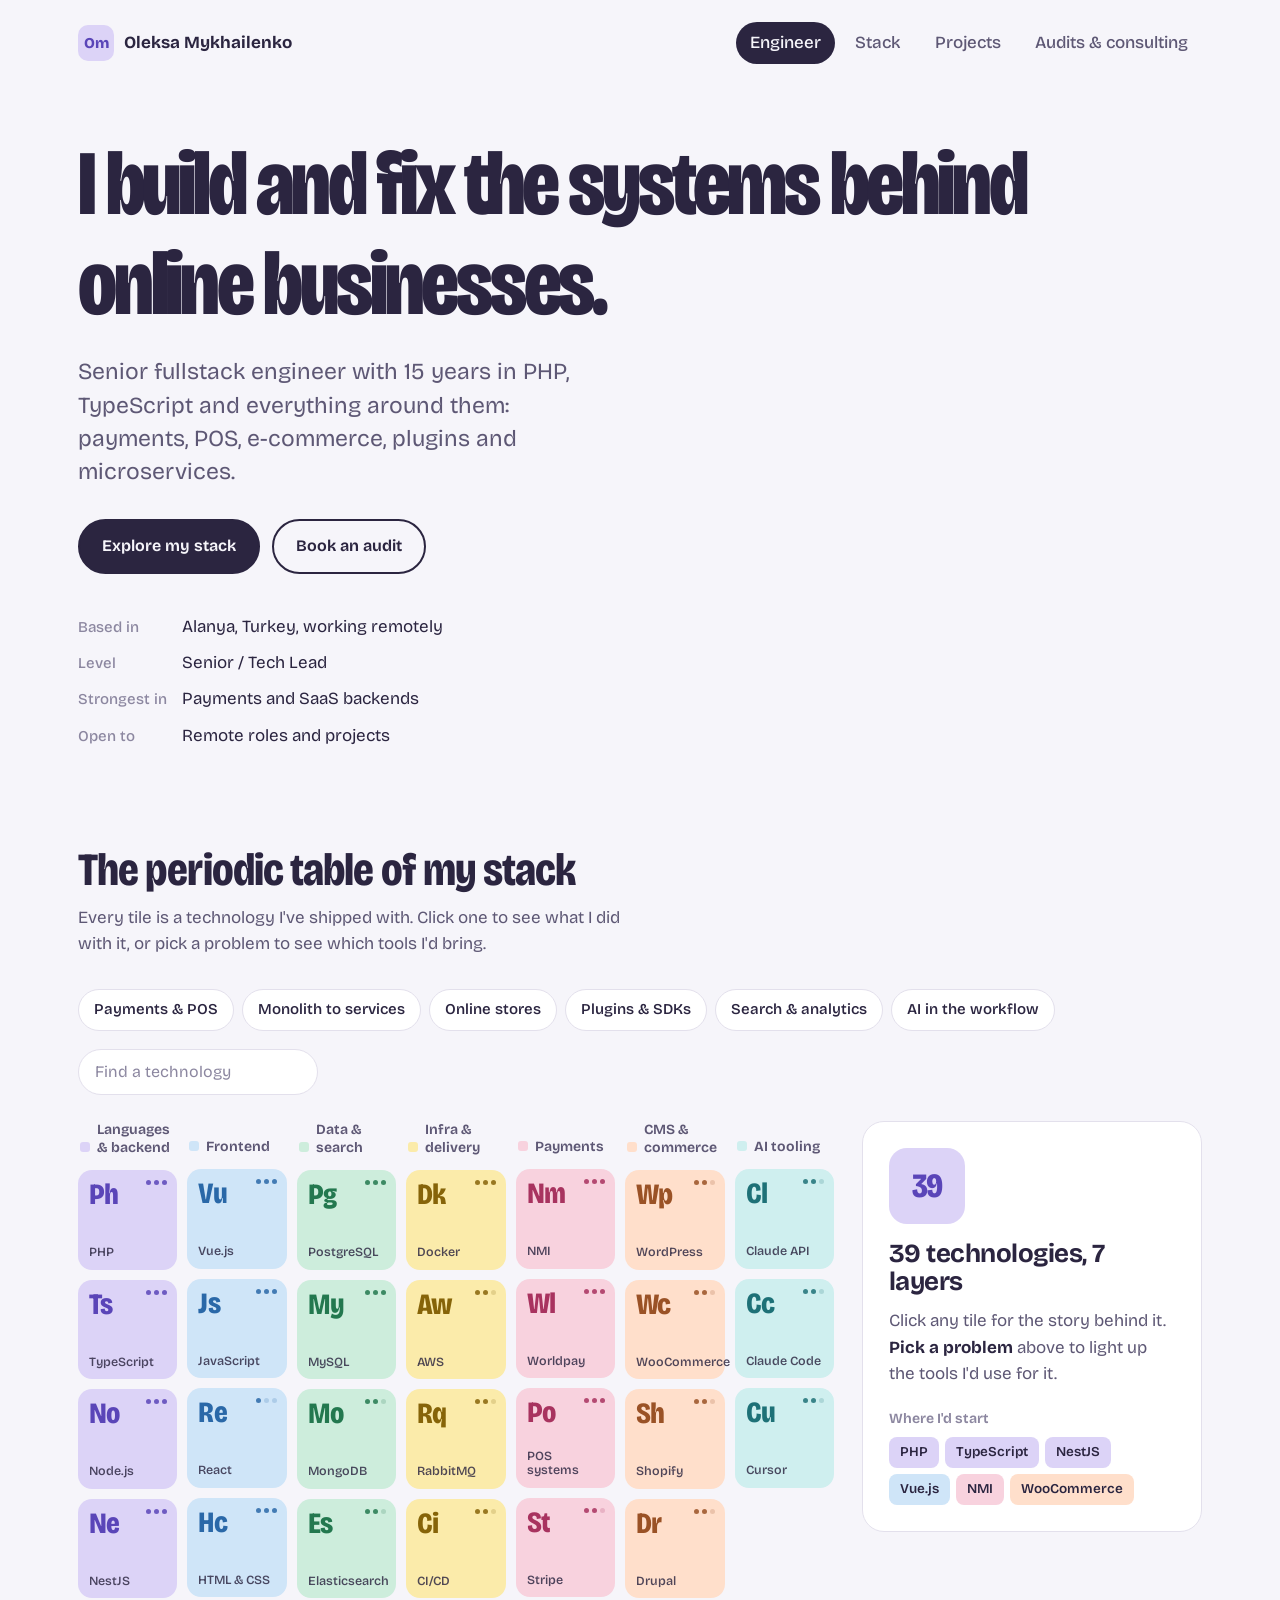
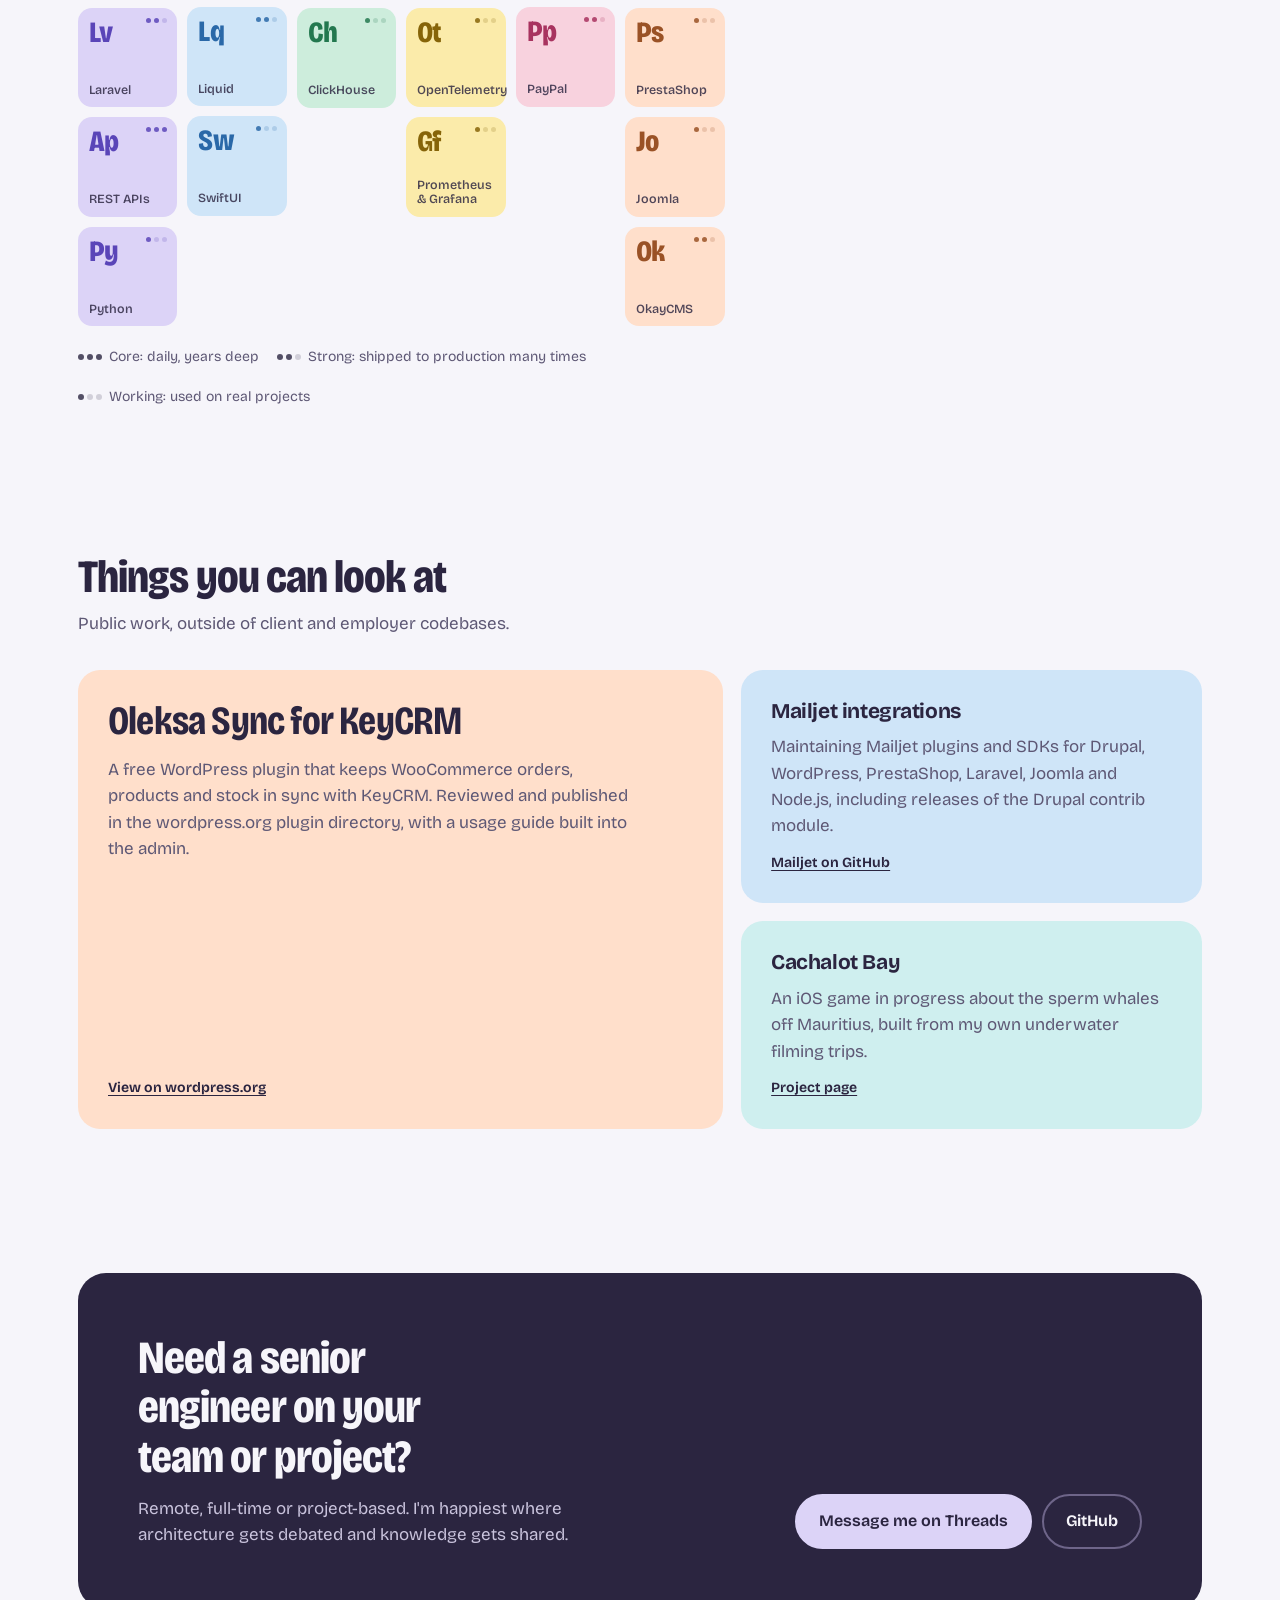
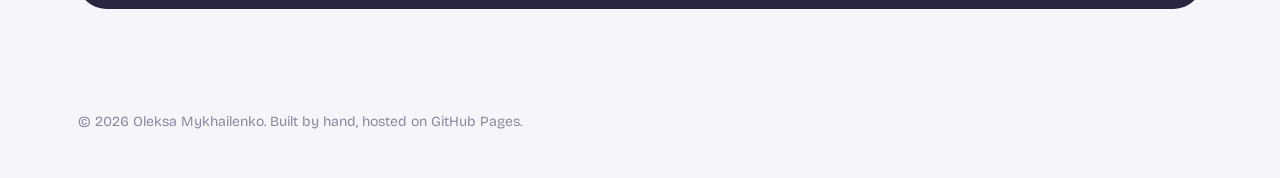
==== index.html @ 213c2968 "Add interactive CV and audit & consulting pages Co-Authored-By: Claude Opus 5.5 <noreply@anthropic.c" ====
<!DOCTYPE html>
<html lang="en">
<head>
<meta charset="utf-8">
<meta name="viewport" content="width=device-width, initial-scale=1">
<title>Oleksa Mykhailenko — Fullstack software engineer</title>
<meta name="description" content="Interactive CV of Oleksa Mykhailenko, senior fullstack engineer: PHP, TypeScript, NestJS, Vue, payments, e-commerce and microservices.">
<link rel="preconnect" href="https://fonts.googleapis.com">
<link rel="preconnect" href="https://fonts.gstatic.com" crossorigin>
<link href="https://fonts.googleapis.com/css2?family=Bricolage+Grotesque:opsz,wdth,wght@12..96,75..100,300..800&display=swap" rel="stylesheet">
<link rel="stylesheet" href="assets/style.css">
</head>
<body>

<div class="wrap">
  <header class="top">
    <a class="mark" href="./"><span class="mark-tile">Om</span>Oleksa Mykhailenko</a>
    <nav class="nav" aria-label="Main">
      <a href="./" aria-current="page">Engineer</a>
      <a href="#stack">Stack</a>
      <a href="#projects">Projects</a>
      <a href="audit.html">Audits &amp; consulting</a>
    </nav>
  </header>

  <section class="hero">
    <div class="hero-row">
      <div>
        <h1>I build and fix the systems behind online businesses.</h1>
        <p class="lede">Senior fullstack engineer with 15 years in PHP, TypeScript and everything around them: payments, POS, e-commerce, plugins and microservices.</p>
        <div class="hero-actions">
          <a class="btn" href="#stack">Explore my stack</a>
          <a class="btn ghost" href="audit.html">Book an audit</a>
        </div>
      </div>
      <ul class="facts">
        <li><b>Based in</b>Alanya, Turkey, working remotely</li>
        <li><b>Level</b>Senior / Tech Lead</li>
        <li><b>Strongest in</b>Payments and SaaS backends</li>
        <li><b>Open to</b>Remote roles and projects</li>
      </ul>
    </div>
  </section>

  <section id="stack">
    <div class="section-head">
      <div>
        <h2>The periodic table of my stack</h2>
        <p>Every tile is a technology I've shipped with. Click one to see what I did with it, or pick a problem to see which tools I'd bring.</p>
      </div>
    </div>

    <div class="lens">
      <div class="chips" id="problems" role="group" aria-label="Show tools by problem"></div>
      <input class="search" id="search" type="search" placeholder="Find a technology" aria-label="Find a technology">
    </div>

    <div class="stack-layout">
      <div>
        <div class="table assemble" id="table"></div>
        <div class="legend" aria-label="Depth legend">
          <span><span class="dots"><i class="on"></i><i class="on"></i><i class="on"></i></span>Core: daily, years deep</span>
          <span><span class="dots"><i class="on"></i><i class="on"></i><i></i></span>Strong: shipped to production many times</span>
          <span><span class="dots"><i class="on"></i><i></i><i></i></span>Working: used on real projects</span>
        </div>
      </div>

      <aside class="panel" id="panel" aria-live="polite">
        <button class="panel-close" id="panelClose" aria-label="Close details">×</button>
        <div id="panelBody"></div>
      </aside>
    </div>
  </section>

  <section id="projects">
    <div class="section-head">
      <div>
        <h2>Things you can look at</h2>
        <p>Public work, outside of client and employer codebases.</p>
      </div>
    </div>
    <div class="projects">
      <a class="proj main" href="https://wordpress.org/plugins/oleksa-sync-for-keycrm/" target="_blank" rel="noopener">
        <div>
          <h3>Oleksa Sync for KeyCRM</h3>
          <p style="margin-top:14px">A free WordPress plugin that keeps WooCommerce orders, products and stock in sync with KeyCRM. Reviewed and published in the wordpress.org plugin directory, with a usage guide built into the admin.</p>
        </div>
        <span class="where">View on wordpress.org</span>
      </a>
      <a class="proj sky" href="https://github.com/mailjet" target="_blank" rel="noopener">
        <h3>Mailjet integrations</h3>
        <p>Maintaining Mailjet plugins and SDKs for Drupal, WordPress, PrestaShop, Laravel, Joomla and Node.js, including releases of the Drupal contrib module.</p>
        <span class="where">Mailjet on GitHub</span>
      </a>
      <a class="proj sea" href="https://github.com/oleksandr-mykhailenko/cachalot-bay" target="_blank" rel="noopener">
        <h3>Cachalot Bay</h3>
        <p>An iOS game in progress about the sperm whales off Mauritius, built from my own underwater filming trips.</p>
        <span class="where">Project page</span>
      </a>
    </div>
  </section>

  <section>
    <div class="contact">
      <div>
        <h2>Need a senior engineer on your team or project?</h2>
        <p>Remote, full-time or project-based. I'm happiest where architecture gets debated and knowledge gets shared.</p>
      </div>
      <div class="links">
        <a class="btn" href="https://www.threads.net/@oleksa_mykhailenko" target="_blank" rel="noopener">Message me on Threads</a>
        <a class="btn ghost" href="https://github.com/oleksandr-mykhailenko" target="_blank" rel="noopener">GitHub</a>
      </div>
    </div>
  </section>

  <footer class="foot">© <span id="year"></span> Oleksa Mykhailenko. Built by hand, hosted on GitHub Pages.</footer>
</div>

<script>
/* ============================================================
   EDIT YOUR STACK HERE
   depth: 3 = core, 2 = strong, 1 = working
   ============================================================ */
const LAYERS = [
  { id: "lang",  name: "Languages & backend" },
  { id: "front", name: "Frontend" },
  { id: "data",  name: "Data & search" },
  { id: "infra", name: "Infra & delivery" },
  { id: "pay",   name: "Payments" },
  { id: "cms",   name: "CMS & commerce" },
  { id: "ai",    name: "AI tooling" }
];

const TECH = [
  // Languages & backend
  { id: "php",  sym: "Ph", name: "PHP",        layer: "lang", depth: 3, note: "My first and deepest language. Payment gateways, CMS cores, plugins, legacy monoliths and the refactors that tame them.", pairs: ["mysql","laravel","wp","drupal"] },
  { id: "ts",   sym: "Ts", name: "TypeScript", layer: "lang", depth: 3, note: "Default for anything new on Node. Strict types on service contracts, DTOs and shared SDKs.", pairs: ["node","nest","vue"] },
  { id: "node", sym: "No", name: "Node.js",    layer: "lang", depth: 3, note: "APIs, workers and integrations. Comfortable with the event loop, streams, worker threads and hunting memory leaks.", pairs: ["ts","nest","rabbit"] },
  { id: "nest", sym: "Ne", name: "NestJS",     layer: "lang", depth: 3, note: "Main framework for the microservices I extracted from a large PHP monolith: modules, guards, queues, OpenTelemetry tracing.", pairs: ["ts","pg","rabbit","docker"] },
  { id: "laravel", sym: "Lv", name: "Laravel", layer: "lang", depth: 2, note: "Laravel apps and packages, including a Mailjet SDK integration for Laravel.", pairs: ["php","mysql"] },
  { id: "rest", sym: "Ap", name: "REST APIs",  layer: "lang", depth: 3, note: "Designing APIs and, more often, integrating with other people's: auth, retries, idempotency, webhooks, correlation IDs.", pairs: ["php","node","stripe"] },
  { id: "py",   sym: "Py", name: "Python",     layer: "lang", depth: 1, note: "Scripts for data work: migration pipelines, CSV transforms, document generation.", pairs: ["shopify","mysql"] },

  // Frontend
  { id: "vue",  sym: "Vu", name: "Vue.js",     layer: "front", depth: 3, note: "Admin panels, dashboards and customer-facing apps. Composition API, Pinia, component libraries.", pairs: ["ts","js"] },
  { id: "js",   sym: "Js", name: "JavaScript", layer: "front", depth: 3, note: "Fifteen years of it, from jQuery-era storefronts to modern bundlers.", pairs: ["vue","ts"] },
  { id: "react",sym: "Re", name: "React",      layer: "front", depth: 1, note: "Components and hooks on product work alongside Vue projects.", pairs: ["ts","js"] },
  { id: "html", sym: "Hc", name: "HTML & CSS", layer: "front", depth: 3, note: "Semantic, accessible markup and responsive layouts without leaning on a framework.", pairs: ["liquid","js"] },
  { id: "liquid",sym:"Lq", name: "Liquid",     layer: "front", depth: 2, note: "Shopify themes built from Figma: account templates, product pages, checkout tweaks within Shopify's limits.", pairs: ["shopify","html"] },
  { id: "swift",sym: "Sw", name: "SwiftUI",    layer: "front", depth: 1, note: "Building my own iOS game, Cachalot Bay.", pairs: ["claudecode"] },

  // Data & search
  { id: "pg",   sym: "Pg", name: "PostgreSQL", layer: "data", depth: 3, note: "Schema design, query tuning and migrations for service-owned databases.", pairs: ["nest","node"] },
  { id: "mysql",sym: "My", name: "MySQL",      layer: "data", depth: 3, note: "Years of production MySQL behind PHP apps and stores. Untangling slow multi-join reports and NULL surprises in aggregates.", pairs: ["php","woo"] },
  { id: "mongo",sym: "Mo", name: "MongoDB",    layer: "data", depth: 2, note: "Document stores for catalogs, logs and flexible event payloads.", pairs: ["node"] },
  { id: "es",   sym: "Es", name: "Elasticsearch", layer: "data", depth: 2, note: "Product search, filtering and log analytics: mappings, analyzers, reindexing without downtime.", pairs: ["node","php"] },
  { id: "ch",   sym: "Ch", name: "ClickHouse", layer: "data", depth: 1, note: "Analytics workloads where row stores give up.", pairs: ["es","pg"] },

  // Infra & delivery
  { id: "docker",sym:"Dk", name: "Docker",     layer: "infra", depth: 3, note: "Every project I touch runs locally in containers and ships the same way.", pairs: ["aws","ci"] },
  { id: "aws",  sym: "Aw", name: "AWS",        layer: "infra", depth: 2, note: "ECS, Lambda, S3, SQS, RDS, CloudWatch. Keeping bills sensible is part of the job.", pairs: ["docker","nest"] },
  { id: "rabbit",sym:"Rq", name: "RabbitMQ",   layer: "infra", depth: 2, note: "Queues between services: retries, dead letters, keeping payment and order events from getting lost.", pairs: ["nest","node","php"] },
  { id: "ci",   sym: "Ci", name: "CI/CD",      layer: "infra", depth: 2, note: "Pipelines with tests, linting and safe deploys. GitHub Actions and GitLab CI.", pairs: ["docker"] },
  { id: "otel", sym: "Ot", name: "OpenTelemetry", layer: "infra", depth: 1, note: "Tracing requests across services so incidents take minutes to locate, not hours.", pairs: ["prom","nest"] },
  { id: "prom", sym: "Gf", name: "Prometheus & Grafana", layer: "infra", depth: 1, note: "Metrics and dashboards that someone actually looks at.", pairs: ["otel"] },

  // Payments
  { id: "nmi",  sym: "Nm", name: "NMI",        layer: "pay", depth: 3, note: "Gateway integration end to end: tokenization, sale/auth/capture, refunds, voids, recurring billing.", pairs: ["pos","php"] },
  { id: "wp_pay",sym:"Wl", name: "Worldpay",   layer: "pay", depth: 3, note: "Card-present and online flows, settlement reports and the edge cases that only show up in production.", pairs: ["pos","nmi"] },
  { id: "pos",  sym: "Po", name: "POS systems",layer: "pay", depth: 3, note: "Point-of-sale software where the terminal, the gateway and the back office all have to agree.", pairs: ["nmi","wp_pay"] },
  { id: "stripe",sym:"St", name: "Stripe",     layer: "pay", depth: 2, note: "Checkouts and webhooks, plus digging into decline data: generic_decline patterns, Link issues, duplicate attempts.", pairs: ["rest","shopify"] },
  { id: "paypal",sym:"Pp", name: "PayPal",     layer: "pay", depth: 2, note: "Checkout integrations and IPN/webhook handling.", pairs: ["woo","stripe"] },

  // CMS & commerce
  { id: "wp",   sym: "Wp", name: "WordPress",  layer: "cms", depth: 2, note: "Plugin author on wordpress.org. Custom plugins, hooks, admin UX and the plugin review process.", pairs: ["woo","php"] },
  { id: "woo",  sym: "Wc", name: "WooCommerce",layer: "cms", depth: 2, note: "Store builds, REST API work, shipping zones, silent email failures and order sync with CRMs.", pairs: ["wp","mysql","paypal"] },
  { id: "shopify",sym:"Sh",name: "Shopify",    layer: "cms", depth: 2, note: "Theme development and a full migration from WooCommerce: products, redirects, DNS.", pairs: ["liquid","py","stripe"] },
  { id: "drupal",sym:"Dr", name: "Drupal",     layer: "cms", depth: 2, note: "Contrib module maintenance and releases on drupal.org.", pairs: ["php"] },
  { id: "presta",sym:"Ps", name: "PrestaShop", layer: "cms", depth: 1, note: "Module maintenance for an email platform integration.", pairs: ["php"] },
  { id: "joomla",sym:"Jo", name: "Joomla",     layer: "cms", depth: 1, note: "Extension maintenance for an email platform integration.", pairs: ["php"] },
  { id: "okay", sym: "Ok", name: "OkayCMS",    layer: "cms", depth: 2, note: "Where I spent my early years: an e-commerce CMS, written in PHP, used by hundreds of stores.", pairs: ["php","mysql"] },

  // AI tooling
  { id: "claude",sym:"Cl", name: "Claude API", layer: "ai", depth: 2, note: "LLM features inside products and internal tools.", pairs: ["ts","node"] },
  { id: "claudecode",sym:"Cc", name: "Claude Code", layer: "ai", depth: 2, note: "Daily agentic coding with project-level instructions, in the terminal and in PhpStorm.", pairs: ["cursor"] },
  { id: "cursor",sym:"Cu", name: "Cursor",     layer: "ai", depth: 2, note: "AI-assisted editing for refactors and test writing.", pairs: ["claudecode"] }
];

const PROBLEMS = [
  { id: "payments", label: "Payments & POS",
    title: "Payment and POS integrations",
    text: "Gateways, terminals and checkouts that have to be right every time. I integrate the provider, then build the retries, reconciliation and alerts that keep money moving when it misbehaves.",
    tech: ["nmi","wp_pay","pos","stripe","paypal","php","node","ts","pg","mysql","rabbit","rest"] },
  { id: "micro", label: "Monolith to services",
    title: "Taking a monolith apart",
    text: "Extracting functionality from a big PHP monolith into NestJS services, one slice at a time, without freezing feature work. Then making the new pieces observable.",
    tech: ["php","nest","ts","node","rabbit","pg","docker","aws","ci","otel","prom"] },
  { id: "stores", label: "Online stores",
    title: "Stores and migrations",
    text: "WooCommerce and Shopify builds, fixes and moves between them: product data, redirects, DNS, payments and the emails customers rely on.",
    tech: ["woo","wp","shopify","liquid","php","mysql","py","stripe","paypal","html","okay"] },
  { id: "plugins", label: "Plugins & SDKs",
    title: "Plugins other people install",
    text: "Code that runs on thousands of sites I'll never see: CMS plugins and SDKs that need careful versioning, clear docs and graceful failure.",
    tech: ["wp","woo","drupal","presta","joomla","laravel","php","node","rest"] },
  { id: "search", label: "Search & analytics",
    title: "Search and analytics",
    text: "Fast product search and reporting that doesn't lock the main database.",
    tech: ["es","ch","pg","mysql","mongo","node"] },
  { id: "ai", label: "AI in the workflow",
    title: "AI in the workflow",
    text: "LLM features inside products, and AI-assisted development that speeds the team up without lowering the bar.",
    tech: ["claude","claudecode","cursor","ts","node"] }
];

/* ============================================================ */
const byId = Object.fromEntries(TECH.map(t => [t.id, t]));
const layerName = Object.fromEntries(LAYERS.map(l => [l.id, l.name]));
const depthName = { 3: "Core", 2: "Strong", 1: "Working" };
const $ = s => document.querySelector(s);
const table = $("#table"), panel = $("#panel"), body = $("#panelBody");
let activeTech = null, activeProblem = null;

function dots(d) { return [1,2,3].map(i => `<span class="${i <= d ? "on" : ""}"></span>`).join(""); }

// build table
let idx = 0;
table.innerHTML = LAYERS.map(l => `
  <div class="col" role="group" aria-label="${l.name}">
    <div class="col-head"><i style="background:var(--${l.id})"></i>${l.name}</div>
    ${TECH.filter(t => t.layer === l.id).map(t => `
      <button class="tile t-${t.layer}" data-id="${t.id}" aria-pressed="false" style="--i:${idx++}"
        aria-label="${t.name}, ${depthName[t.depth]}">
        <span class="dots" aria-hidden="true">${dots(t.depth)}</span>
        <span class="sym" aria-hidden="true">${t.sym}</span>
        <span class="nm" aria-hidden="true">${t.name}</span>
      </button>`).join("")}
  </div>`).join("");
setTimeout(() => table.classList.remove("assemble"), 1600);

// problem chips
$("#problems").innerHTML = PROBLEMS.map(p =>
  `<button class="chip" data-p="${p.id}" aria-pressed="false">${p.label}</button>`).join("");

function setDim(ids) {
  table.querySelectorAll(".tile").forEach(el => {
    el.classList.toggle("dim", !!ids && !ids.includes(el.dataset.id));
  });
}
function markTile(id) {
  table.querySelectorAll(".tile").forEach(el => el.setAttribute("aria-pressed", el.dataset.id === id ? "true" : "false"));
}
function miniBtn(id) {
  const t = byId[id];
  return `<button data-go="${id}" style="background:var(--${t.layer})">${t.name}</button>`;
}

function showIntro() {
  body.innerHTML = `
    <div class="big" style="background:var(--lang);color:var(--lang-ink)">${TECH.length}</div>
    <h3>${TECH.length} technologies, 7 layers</h3>
    <p class="empty-hint" style="margin-top:12px">Click any tile for the story behind it. <strong>Pick a problem</strong> above to light up the tools I'd use for it.</p>
    <div class="pairs-title">Where I'd start</div>
    <div class="mini">${["php","ts","nest","vue","nmi","woo"].map(miniBtn).join("")}</div>`;
}

function showTech(id) {
  const t = byId[id]; activeTech = id;
  const cur = PROBLEMS.find(p => p.id === activeProblem);
  if (cur && !cur.tech.includes(id)) {
    activeProblem = null; setDim(null);
    document.querySelectorAll("#problems .chip").forEach(c => c.setAttribute("aria-pressed", "false"));
  }
  markTile(id);
  const uses = PROBLEMS.filter(p => p.tech.includes(id));
  body.innerHTML = `
    <div class="big" style="background:var(--${t.layer});color:var(--${t.layer}-ink)">${t.sym}</div>
    <h3>${t.name}</h3>
    <div class="meta"><span class="tag">${layerName[t.layer]}</span><span class="tag">${depthName[t.depth]}</span></div>
    <p>${t.note}</p>
    ${t.pairs.length ? `<div class="pairs-title">Usually paired with</div><div class="mini">${t.pairs.filter(p => byId[p]).map(miniBtn).join("")}</div>` : ""}
    ${uses.length ? `<div class="pairs-title">Part of</div><div class="mini">${uses.map(p => `<button data-p="${p.id}" style="background:var(--paper)">${p.title}</button>`).join("")}</div>` : ""}`;
  openPanel();
}

function showProblem(pid) {
  const p = PROBLEMS.find(x => x.id === pid);
  document.querySelectorAll("#problems .chip").forEach(c => c.setAttribute("aria-pressed", c.dataset.p === pid ? "true" : "false"));
  if (!p) { activeProblem = null; setDim(null); showIntro(); return; }
  activeProblem = pid; $("#search").value = ""; setDim(p.tech); markTile(null);
  body.innerHTML = `
    <h3>${p.title}</h3>
    <p style="margin-top:12px">${p.text}</p>
    <div class="pairs-title">Tools I bring (${p.tech.length})</div>
    <div class="mini">${p.tech.map(miniBtn).join("")}</div>`;
  openPanel();
}

function openPanel() { panel.classList.add("open"); }
$("#panelClose").addEventListener("click", () => panel.classList.remove("open"));

table.addEventListener("click", e => {
  const tile = e.target.closest(".tile"); if (tile) showTech(tile.dataset.id);
});
$("#problems").addEventListener("click", e => {
  const c = e.target.closest(".chip"); if (!c) return;
  showProblem(activeProblem === c.dataset.p ? null : c.dataset.p);
});
body.addEventListener("click", e => {
  const go = e.target.closest("[data-go]"); if (go) { showTech(go.dataset.go); return; }
  const p = e.target.closest("[data-p]"); if (p) showProblem(p.dataset.p);
});
$("#search").addEventListener("input", e => {
  const q = e.target.value.trim().toLowerCase();
  activeProblem = null;
  document.querySelectorAll("#problems .chip").forEach(c => c.setAttribute("aria-pressed", "false"));
  if (!q) { setDim(null); return; }
  const hits = TECH.filter(t => (t.name + " " + t.sym + " " + t.note).toLowerCase().includes(q)).map(t => t.id);
  setDim(hits);
  if (hits.length === 1) showTech(hits[0]);
});
document.addEventListener("keydown", e => { if (e.key === "Escape") panel.classList.remove("open"); });

showIntro();
$("#year").textContent = new Date().getFullYear();
</script>
</body>
</html>
---- assets/style.css ----
/* ---------- Tokens ---------- */
:root {
  --paper: #F6F5FA;
  --surface: #FFFFFF;
  --ink: #2B2540;
  --ink-soft: #5E5875;
  --ink-faint: #8C87A0;
  --line: #E3E0EC;

  /* layer pastels + their deep text tones */
  --lang: #DCD3F7;   --lang-ink: #5A45B8;
  --front: #CFE5F8;  --front-ink: #2A68A8;
  --data: #CDEDDC;   --data-ink: #23784F;
  --infra: #FBEBAA;  --infra-ink: #866409;
  --pay: #F8D2DE;    --pay-ink: #A8335F;
  --cms: #FFDFCB;    --cms-ink: #9A5226;
  --ai: #CFEFEF;     --ai-ink: #1E7177;

  --font: "Bricolage Grotesque", ui-sans-serif, system-ui, sans-serif;
  --r-lg: 22px;
  --r-md: 14px;
  --r-sm: 8px;
  --max: 1180px;
}

*, *::before, *::after { box-sizing: border-box; }
html { scroll-behavior: smooth; }
body {
  margin: 0;
  background: var(--paper);
  color: var(--ink);
  font-family: var(--font);
  font-size: 17px;
  line-height: 1.55;
  font-variation-settings: "wdth" 100;
  -webkit-font-smoothing: antialiased;
}
a { color: inherit; }
img { max-width: 100%; display: block; }
:focus-visible { outline: 3px solid var(--lang-ink); outline-offset: 3px; border-radius: 6px; }

.wrap { max-width: var(--max); margin: 0 auto; padding: 0 28px; }

/* ---------- Top bar ---------- */
.top {
  display: flex; align-items: center; justify-content: space-between;
  padding: 22px 0; gap: 20px;
}
.mark { display: flex; align-items: center; gap: 10px; text-decoration: none; font-weight: 700; }
.mark-tile {
  width: 36px; height: 36px; border-radius: 10px;
  display: grid; place-items: center;
  background: var(--lang); color: var(--lang-ink);
  font-weight: 800; font-size: 15px;
}
.nav { display: flex; gap: 6px; flex-wrap: wrap; }
.nav a {
  text-decoration: none; padding: 8px 14px; border-radius: 999px;
  color: var(--ink-soft); font-weight: 500;
}
.nav a:hover { background: var(--surface); color: var(--ink); }
.nav a[aria-current="page"] { background: var(--ink); color: var(--paper); }

/* ---------- Type ---------- */
h1, h2, h3 { margin: 0; line-height: 1.08; letter-spacing: -0.02em; }
h1 {
  font-size: clamp(44px, 7.2vw, 96px);
  font-weight: 800;
  font-variation-settings: "wdth" 78, "opsz" 96;
  letter-spacing: -0.035em;
}
h2 {
  font-size: clamp(30px, 4vw, 46px);
  font-weight: 750;
  font-variation-settings: "wdth" 82, "opsz" 60;
}
h3 { font-size: 21px; font-weight: 700; }
.lede { font-size: clamp(19px, 1.8vw, 23px); color: var(--ink-soft); max-width: 36ch; margin: 22px 0 0; line-height: 1.45; }
.muted { color: var(--ink-soft); }
.small { font-size: 14px; }

section { padding: 72px 0; }
.section-head { display: flex; justify-content: space-between; align-items: end; gap: 24px; flex-wrap: wrap; margin-bottom: 32px; }
.section-head p { margin: 10px 0 0; max-width: 52ch; color: var(--ink-soft); }

/* ---------- Buttons & chips ---------- */
.btn {
  display: inline-flex; align-items: center; gap: 8px;
  font: inherit; font-weight: 650; font-size: 16px;
  padding: 13px 22px; border-radius: 999px; border: 2px solid var(--ink);
  background: var(--ink); color: var(--paper); text-decoration: none; cursor: pointer;
}
.btn:hover { background: #3D3558; border-color: #3D3558; }
.btn.ghost { background: transparent; color: var(--ink); }
.btn.ghost:hover { background: var(--surface); }

.chips { display: flex; flex-wrap: wrap; gap: 8px; }
.chip {
  font: inherit; font-size: 15px; font-weight: 550;
  padding: 8px 15px; border-radius: 999px;
  border: 1.5px solid var(--line); background: var(--surface); color: var(--ink);
  cursor: pointer;
}
.chip:hover { border-color: var(--ink-faint); }
.chip[aria-pressed="true"] { background: var(--ink); border-color: var(--ink); color: var(--paper); }

/* ---------- Hero ---------- */
.hero { padding: 48px 0 24px; }
.hero-row { display: flex; gap: 40px; justify-content: space-between; align-items: end; flex-wrap: wrap; }
.hero-actions { display: flex; gap: 12px; flex-wrap: wrap; margin-top: 30px; }
.facts { list-style: none; margin: 0; padding: 0; display: grid; gap: 10px; min-width: 240px; }
.facts li { display: flex; gap: 12px; align-items: baseline; }
.facts b { font-size: 15px; min-width: 92px; color: var(--ink-faint); font-weight: 500; }

/* ---------- Stack table ---------- */
.lens {
  display: flex; gap: 18px; justify-content: space-between; align-items: center;
  flex-wrap: wrap; margin-bottom: 26px;
}
.search {
  font: inherit; font-size: 16px; padding: 10px 16px; border-radius: 999px;
  border: 1.5px solid var(--line); background: var(--surface); color: var(--ink); min-width: 240px;
}
.search::placeholder { color: var(--ink-faint); }

.stack-layout { display: grid; grid-template-columns: 1fr 340px; gap: 28px; align-items: start; }

.table { display: grid; grid-template-columns: repeat(7, minmax(0, 1fr)); gap: 10px; }
.col { display: flex; flex-direction: column; gap: 10px; }
.col-head {
  font-size: 14px; font-weight: 650; line-height: 1.25; min-height: 38px;
  display: flex; align-items: end; gap: 7px; padding: 0 2px 4px;
  color: var(--ink-soft);
}
.col-head i { width: 10px; height: 10px; border-radius: 3px; flex: none; margin-bottom: 4px; }

.tile {
  position: relative; aspect-ratio: 1 / 1; width: 100%;
  border: 0; border-radius: var(--r-md); cursor: pointer;
  font: inherit; color: var(--ink); text-align: left;
  padding: 10px 11px; display: flex; flex-direction: column; justify-content: space-between;
  transition: transform .18s ease, opacity .25s ease, filter .25s ease, box-shadow .18s ease;
}
.tile .sym { font-size: clamp(22px, 2.3vw, 31px); font-weight: 800; letter-spacing: -0.03em; line-height: 1; font-variation-settings: "wdth" 80; }
.tile .nm { font-size: 12.5px; font-weight: 550; line-height: 1.15; opacity: .82; }
.tile .dots { position: absolute; top: 10px; right: 10px; display: flex; gap: 3px; }
.tile .dots span { width: 5px; height: 5px; border-radius: 50%; background: currentColor; opacity: .2; }
.tile .dots span.on { opacity: .85; }
.tile:hover { transform: translateY(-3px); }
.tile[aria-pressed="true"] { box-shadow: 0 0 0 3px var(--ink); }
.tile.dim { opacity: .22; filter: saturate(.3); }
.tile.dim:hover { opacity: .5; }

.t-lang { background: var(--lang); } .t-lang .dots, .t-lang .sym { color: var(--lang-ink); }
.t-front { background: var(--front); } .t-front .dots, .t-front .sym { color: var(--front-ink); }
.t-data { background: var(--data); } .t-data .dots, .t-data .sym { color: var(--data-ink); }
.t-infra { background: var(--infra); } .t-infra .dots, .t-infra .sym { color: var(--infra-ink); }
.t-pay { background: var(--pay); } .t-pay .dots, .t-pay .sym { color: var(--pay-ink); }
.t-cms { background: var(--cms); } .t-cms .dots, .t-cms .sym { color: var(--cms-ink); }
.t-ai { background: var(--ai); } .t-ai .dots, .t-ai .sym { color: var(--ai-ink); }

.legend { display: flex; gap: 18px; flex-wrap: wrap; margin-top: 20px; font-size: 14px; color: var(--ink-soft); }
.legend span { display: inline-flex; align-items: center; gap: 7px; }
.legend .dots { display: inline-flex; gap: 3px; }
.legend .dots i { width: 6px; height: 6px; border-radius: 50%; background: var(--ink); opacity: .18; }
.legend .dots i.on { opacity: .8; }

/* load moment: tiles assemble */
@media (prefers-reduced-motion: no-preference) {
  .table.assemble .tile { animation: drop .5s cubic-bezier(.2,.8,.25,1.15) backwards; animation-delay: calc(var(--i) * 22ms); }
  @keyframes drop { from { opacity: 0; transform: translateY(-14px) scale(.9); } }
}
@media (prefers-reduced-motion: reduce) {
  html { scroll-behavior: auto; }
  .tile, .acc-body, .panel { transition: none !important; }
}

/* ---------- Detail panel ---------- */
.panel {
  position: sticky; top: 20px;
  background: var(--surface); border-radius: var(--r-lg); padding: 26px;
  border: 1.5px solid var(--line); min-height: 380px;
}
.panel-close { display: none; }
.panel .big {
  width: 76px; height: 76px; border-radius: 18px; display: grid; place-items: center;
  font-size: 34px; font-weight: 800; letter-spacing: -0.03em; margin-bottom: 16px;
  font-variation-settings: "wdth" 80;
}
.panel h3 { font-size: 26px; }
.panel .meta { display: flex; gap: 8px; flex-wrap: wrap; margin: 10px 0 16px; }
.tag { font-size: 13.5px; font-weight: 600; padding: 4px 11px; border-radius: 999px; background: var(--paper); color: var(--ink-soft); }
.panel p { margin: 0 0 14px; }
.panel .pairs-title { font-size: 14px; font-weight: 650; color: var(--ink-faint); margin: 20px 0 8px; }
.mini { display: flex; flex-wrap: wrap; gap: 6px; }
.mini button {
  font: inherit; font-size: 13.5px; font-weight: 600; border: 0; cursor: pointer;
  padding: 5px 11px; border-radius: var(--r-sm); color: var(--ink);
}
.mini button:hover { filter: brightness(.96); }
.panel .empty-hint { color: var(--ink-soft); }
.panel .empty-hint strong { color: var(--ink); }
.problem-list { margin: 0; padding-left: 20px; }
.problem-list li { margin-bottom: 6px; }

/* ---------- Projects ---------- */
.projects { display: grid; grid-template-columns: 1.4fr 1fr; grid-template-rows: auto auto; gap: 18px; }
.proj { border-radius: var(--r-lg); padding: 30px; text-decoration: none; display: flex; flex-direction: column; gap: 12px; }
.proj p { margin: 0; color: var(--ink-soft); max-width: 48ch; }
.proj.main { grid-row: span 2; background: var(--cms); justify-content: space-between; }
.proj.main h3 { font-size: clamp(28px, 3.2vw, 40px); font-variation-settings: "wdth" 80; }
.proj.sky { background: var(--front); }
.proj.sea { background: var(--ai); }
.proj .where { font-size: 14px; font-weight: 650; text-decoration: underline; text-underline-offset: 3px; }
.proj:hover .where { text-decoration-thickness: 2px; }

/* ---------- Footer / contact ---------- */
.contact {
  background: var(--ink); color: var(--paper); border-radius: 28px;
  padding: clamp(32px, 5vw, 60px); display: flex; justify-content: space-between; gap: 30px; flex-wrap: wrap; align-items: end;
}
.contact h2 { max-width: 16ch; }
.contact p { color: #C9C3DC; margin: 14px 0 0; max-width: 44ch; }
.contact .links { display: flex; gap: 10px; flex-wrap: wrap; }
.contact .btn { background: var(--lang); color: var(--ink); border-color: var(--lang); }
.contact .btn.ghost { background: transparent; color: var(--paper); border-color: #6E6589; }
.contact .btn.ghost:hover { border-color: var(--paper); }
footer.foot { padding: 30px 0 46px; color: var(--ink-faint); font-size: 14px; }

/* ---------- Audit page ---------- */
.audit-hero h1 { max-width: 13ch; }
.symptoms { display: grid; grid-template-columns: 1.15fr 1fr; gap: 26px; align-items: start; }
.symptom-grid { display: grid; grid-template-columns: repeat(2, minmax(0, 1fr)); gap: 10px; }
.symptom {
  font: inherit; text-align: left; cursor: pointer;
  border: 1.5px solid var(--line); background: var(--surface); color: var(--ink);
  border-radius: var(--r-md); padding: 15px 16px 15px 48px; position: relative; font-size: 16px; font-weight: 550; line-height: 1.3;
}
.symptom::before {
  content: ""; position: absolute; left: 16px; top: 15px; width: 20px; height: 20px; border-radius: 6px;
  border: 2px solid var(--ink-faint); background: var(--surface);
}
.symptom[aria-pressed="true"] { background: var(--lang); border-color: var(--lang); }
.symptom[aria-pressed="true"]::before {
  background: var(--ink) url("data:image/svg+xml,%3Csvg xmlns='http://www.w3.org/2000/svg' viewBox='0 0 20 20'%3E%3Cpath d='M5 10.5l3 3 7-7' fill='none' stroke='%23fff' stroke-width='2.4' stroke-linecap='round' stroke-linejoin='round'/%3E%3C/svg%3E") center/16px no-repeat;
  border-color: var(--ink);
}
.scope {
  position: sticky; top: 20px; background: var(--surface); border: 1.5px solid var(--line);
  border-radius: var(--r-lg); padding: 26px;
}
.scope h3 { font-size: 24px; margin-bottom: 6px; }
.scope ul { list-style: none; padding: 0; margin: 18px 0; display: grid; gap: 10px; }
.scope li { display: flex; gap: 12px; align-items: flex-start; padding: 12px 14px; border-radius: var(--r-md); }
.scope li b { display: block; }
.scope li span { font-size: 14.5px; color: var(--ink-soft); }
.scope .count { font-weight: 800; font-size: 15px; min-width: 28px; height: 28px; border-radius: 8px; display: grid; place-items: center; background: rgba(255,255,255,.65); }
.scope .actions { display: flex; gap: 10px; flex-wrap: wrap; }
.toast { font-size: 14px; color: var(--data-ink); font-weight: 600; min-height: 20px; margin-top: 10px; }

.areas { display: grid; gap: 12px; }
.acc { border-radius: var(--r-lg); overflow: hidden; }
.acc > button {
  width: 100%; font: inherit; color: var(--ink); border: 0; cursor: pointer; text-align: left;
  background: transparent; padding: 22px 26px; display: grid; grid-template-columns: 1fr auto; gap: 16px; align-items: center;
}
.acc > button h3 { font-size: clamp(21px, 2.2vw, 27px); font-variation-settings: "wdth" 85; }
.acc > button p { margin: 4px 0 0; color: var(--ink-soft); font-size: 16px; }
.acc .plus { width: 38px; height: 38px; border-radius: 50%; background: rgba(255,255,255,.7); position: relative; flex: none; }
.acc .plus::before, .acc .plus::after { content: ""; position: absolute; left: 50%; top: 50%; width: 14px; height: 2.5px; background: var(--ink); border-radius: 2px; transform: translate(-50%, -50%); transition: transform .25s ease; }
.acc .plus::after { transform: translate(-50%, -50%) rotate(90deg); }
.acc[data-open="true"] .plus::after { transform: translate(-50%, -50%) rotate(0deg); }
.acc-body { display: grid; grid-template-rows: 0fr; transition: grid-template-rows .3s ease; }
.acc[data-open="true"] .acc-body { grid-template-rows: 1fr; }
.acc-inner { overflow: hidden; }
.acc-cols { display: grid; grid-template-columns: 1fr 1fr; gap: 28px; padding: 0 26px 26px; }
.acc-cols h4 { margin: 0 0 8px; font-size: 15px; color: var(--ink-soft); font-weight: 650; }
.acc-cols ul { margin: 0; padding-left: 19px; }
.acc-cols li { margin-bottom: 5px; }
.acc.hl { box-shadow: 0 0 0 3px var(--ink); }

.formats { display: grid; grid-template-columns: repeat(3, minmax(0, 1fr)); gap: 16px; }
.format { background: var(--surface); border: 1.5px solid var(--line); border-radius: var(--r-lg); padding: 26px; display: flex; flex-direction: column; gap: 10px; }
.format h3 { font-size: 24px; }
.format .when { font-weight: 650; }
.format ul { margin: 6px 0 0; padding-left: 19px; color: var(--ink-soft); }
.format.featured { background: var(--ink); color: var(--paper); border-color: var(--ink); }
.format.featured ul { color: #C9C3DC; }

.steps { list-style: none; margin: 0; padding: 0; display: grid; grid-template-columns: repeat(5, minmax(0, 1fr)); gap: 12px; counter-reset: s; }
.steps li { counter-increment: s; padding: 20px; border-radius: var(--r-md); background: var(--surface); border: 1.5px solid var(--line); }
.steps li::before { content: counter(s); display: grid; place-items: center; width: 34px; height: 34px; border-radius: 10px; background: var(--infra); color: var(--infra-ink); font-weight: 800; margin-bottom: 14px; }
.steps b { display: block; margin-bottom: 4px; }
.steps span { font-size: 15px; color: var(--ink-soft); }

.report { background: var(--surface); border-radius: var(--r-lg); border: 1.5px solid var(--line); overflow: hidden; }
.report-head { padding: 22px 26px; display: flex; justify-content: space-between; align-items: center; gap: 16px; flex-wrap: wrap; border-bottom: 1.5px solid var(--line); }
.finding { display: grid; grid-template-columns: 110px 1fr auto; gap: 18px; padding: 18px 26px; border-bottom: 1.5px solid var(--line); align-items: start; }
.finding:last-child { border-bottom: 0; }
.finding p { margin: 4px 0 0; color: var(--ink-soft); font-size: 15.5px; }
.sev { font-size: 13.5px; font-weight: 700; padding: 4px 10px; border-radius: 999px; text-align: center; }
.sev.critical { background: var(--pay); color: var(--pay-ink); }
.sev.high { background: var(--cms); color: var(--cms-ink); }
.sev.medium { background: var(--infra); color: var(--infra-ink); }
.sev.low { background: var(--data); color: var(--data-ink); }
.effort { font-size: 14px; color: var(--ink-faint); white-space: nowrap; }
.finding[hidden] { display: none; }

/* ---------- Responsive ---------- */
@media (max-width: 1100px) {
  .stack-layout { grid-template-columns: 1fr; }
  .panel {
    position: fixed; left: 12px; right: 12px; bottom: 12px; top: auto; z-index: 20;
    max-height: 72vh; overflow: auto; min-height: 0;
    box-shadow: 0 20px 60px rgba(43, 37, 64, .25);
    transform: translateY(calc(100% + 24px)); transition: transform .3s ease;
  }
  .panel.open { transform: none; }
  .panel-close {
    display: grid; place-items: center; position: absolute; top: 14px; right: 14px;
    width: 38px; height: 38px; border-radius: 50%; border: 0; background: var(--paper); cursor: pointer; font-size: 20px; color: var(--ink);
  }
  .symptoms { grid-template-columns: 1fr; }
  .scope { position: static; }
  .steps { grid-template-columns: repeat(2, minmax(0, 1fr)); }
}
@media (max-width: 860px) {
  .table { grid-template-columns: 1fr; gap: 18px; }
  .col { display: grid; grid-template-columns: repeat(auto-fill, minmax(84px, 1fr)); gap: 8px; }
  .col-head { grid-column: 1 / -1; min-height: 0; }
  .projects { grid-template-columns: 1fr; }
  .proj.main { grid-row: auto; }
  .formats { grid-template-columns: 1fr; }
  .acc-cols { grid-template-columns: 1fr; gap: 16px; }
  .finding { grid-template-columns: 1fr; gap: 8px; }
}
@media (max-width: 560px) {
  .wrap { padding: 0 18px; }
  section { padding: 52px 0; }
  .symptom-grid { grid-template-columns: 1fr; }
  .steps { grid-template-columns: 1fr; }
  .nav a { padding: 7px 10px; font-size: 15px; }
}
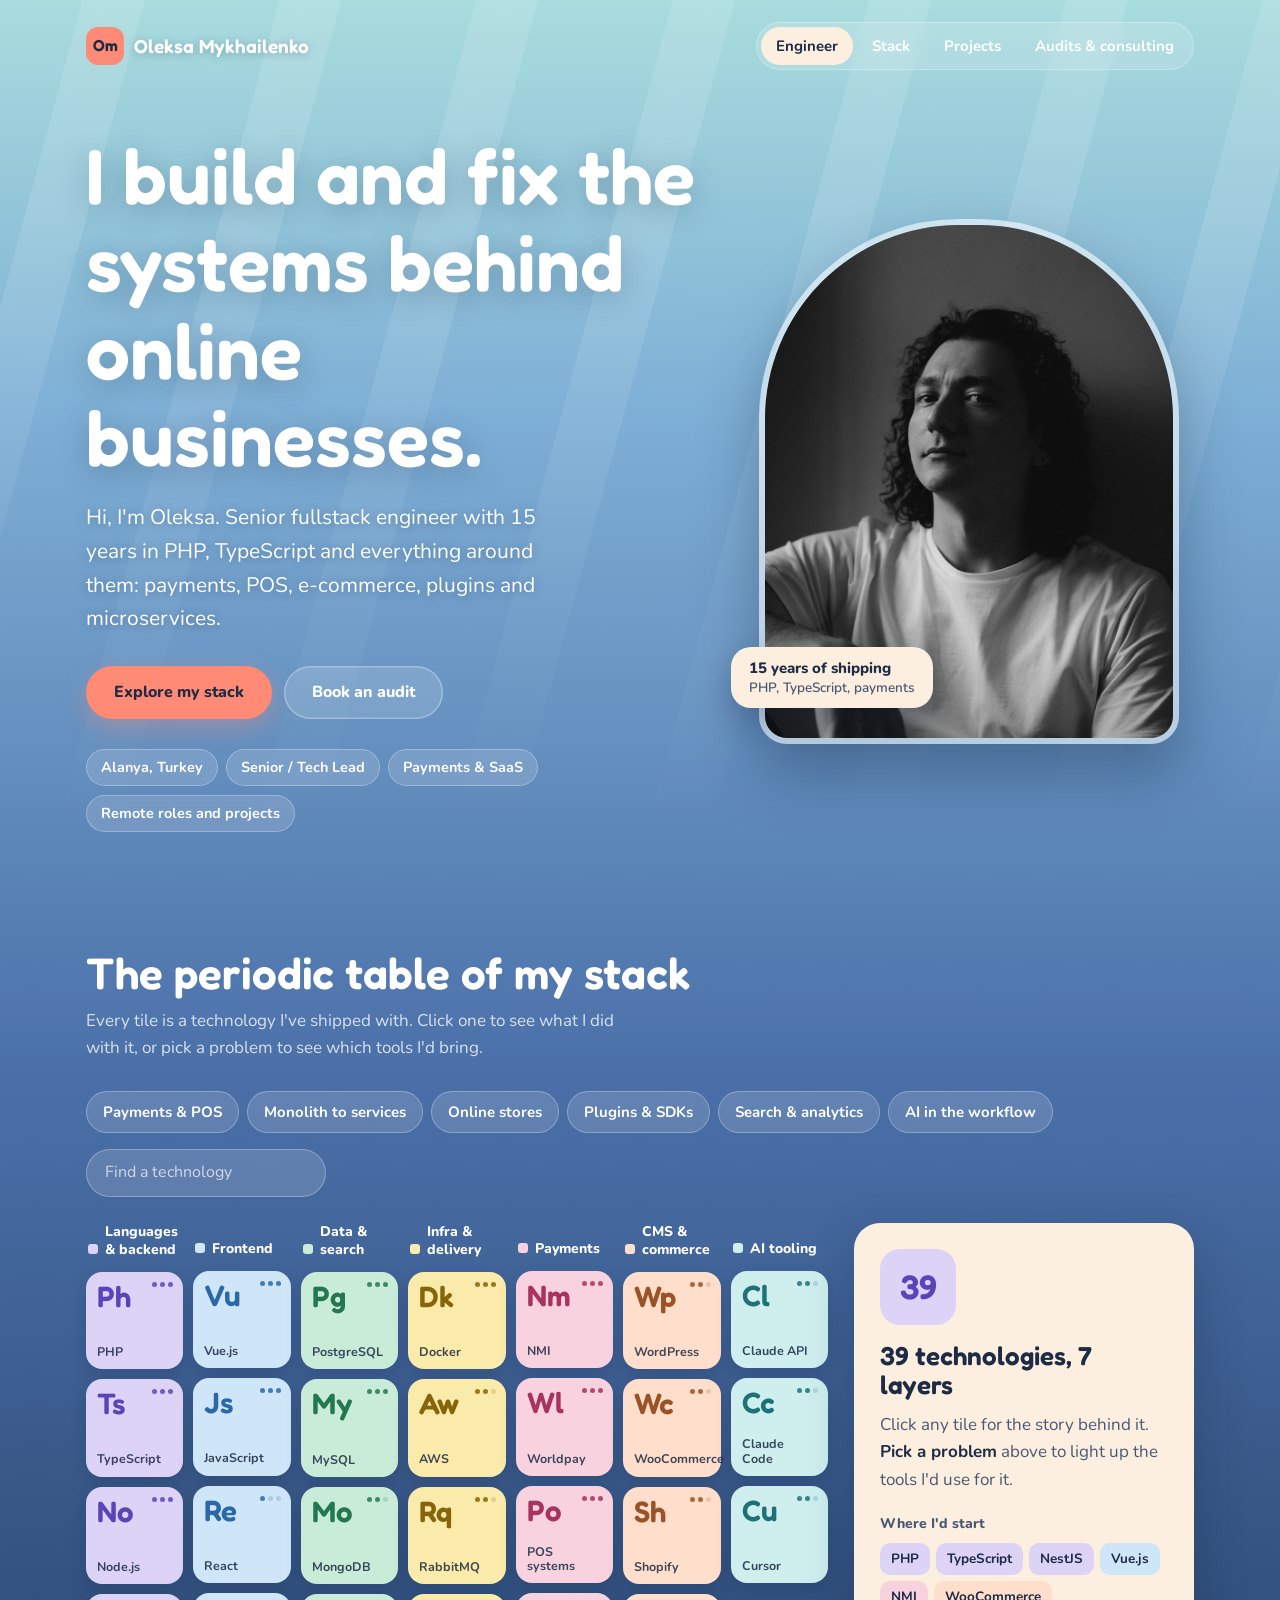
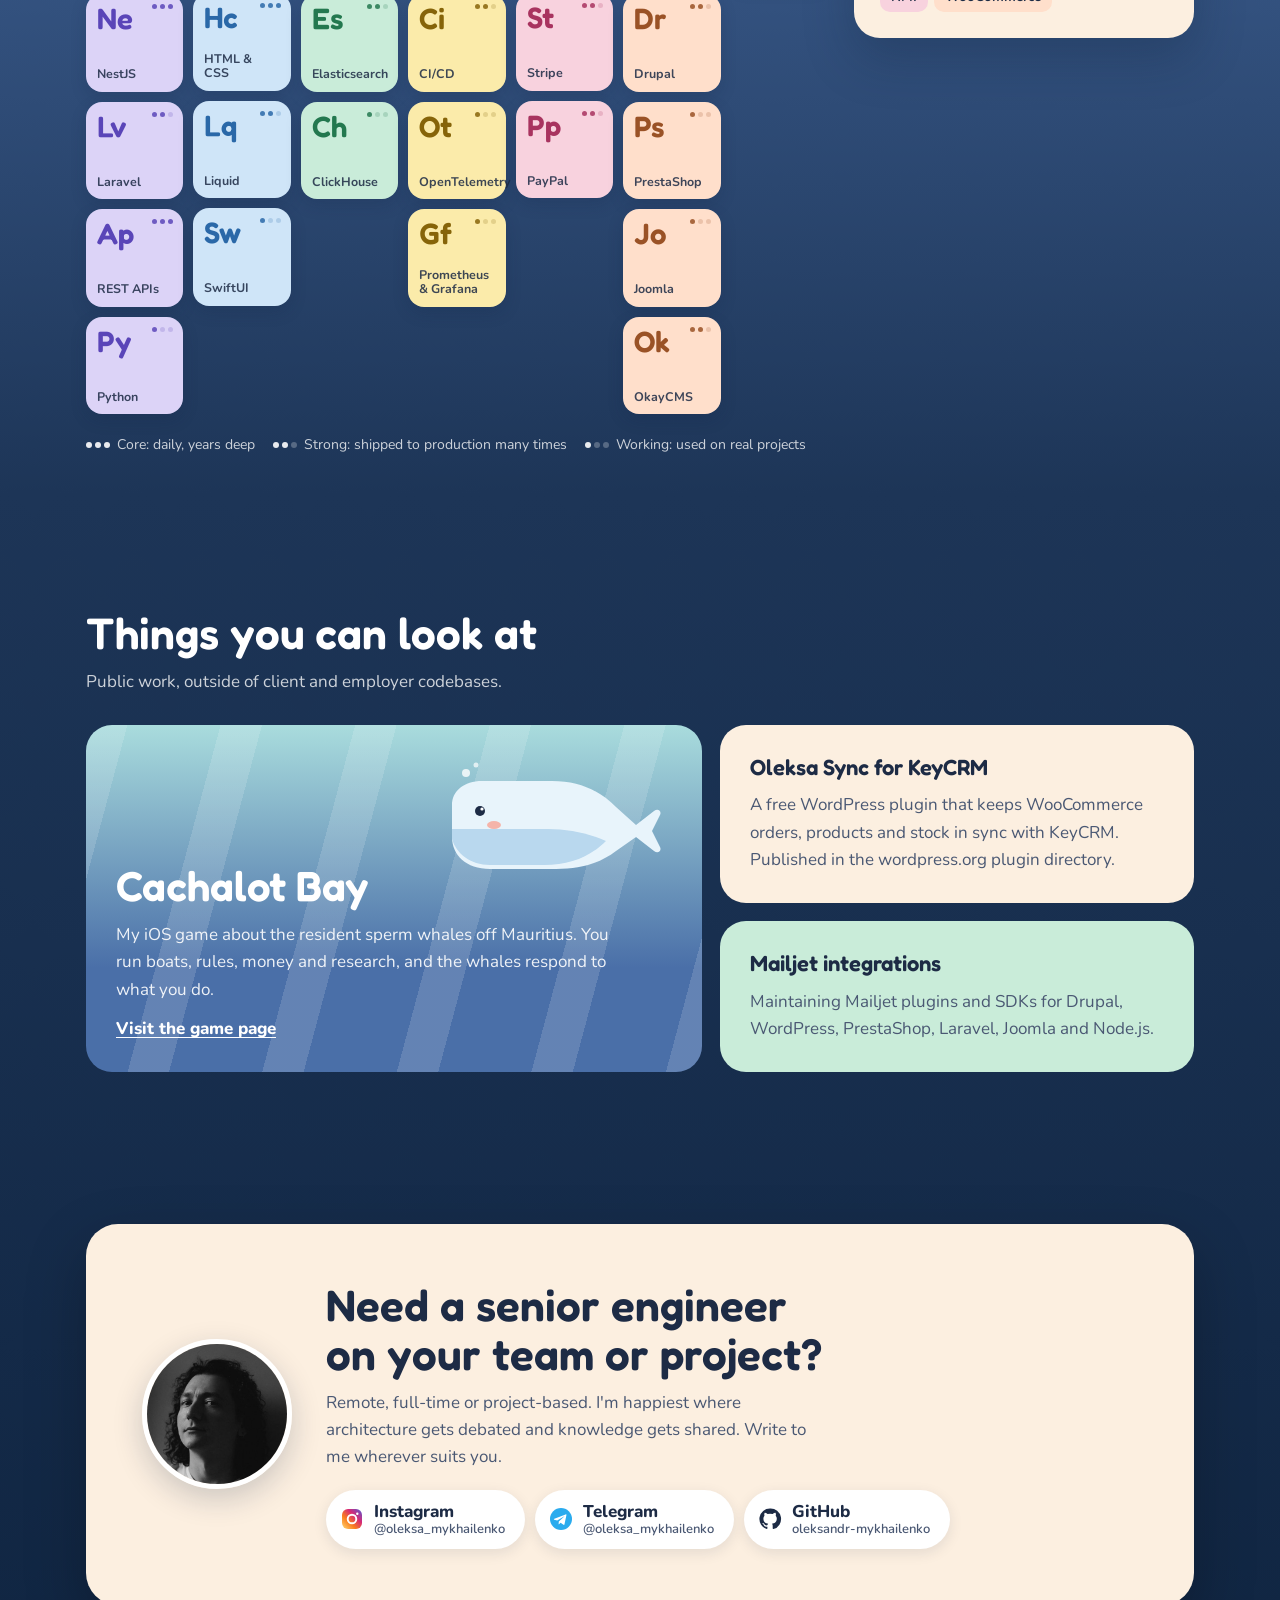
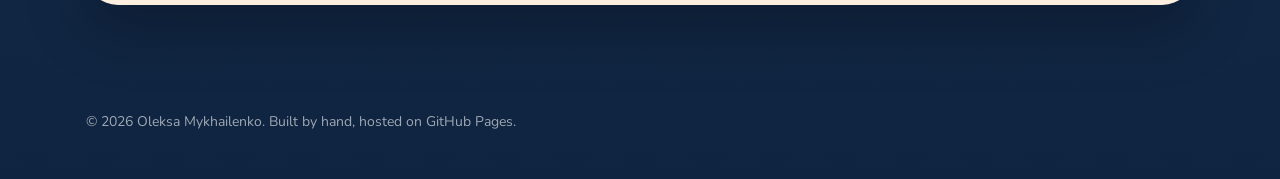
==== commit 37d1be72: "Restyle to match Cachalot Bay, add portrait, switch contacts to Instagram/Telegram Co-Authored-By: C" ====
--- a/index.html
+++ b/index.html
@@ -7,7 +7,7 @@
 <meta name="description" content="Interactive CV of Oleksa Mykhailenko, senior fullstack engineer: PHP, TypeScript, NestJS, Vue, payments, e-commerce and microservices.">
 <link rel="preconnect" href="https://fonts.googleapis.com">
 <link rel="preconnect" href="https://fonts.gstatic.com" crossorigin>
-<link href="https://fonts.googleapis.com/css2?family=Bricolage+Grotesque:opsz,wdth,wght@12..96,75..100,300..800&display=swap" rel="stylesheet">
+<link href="https://fonts.googleapis.com/css2?family=Fredoka:wght@500;600;700&family=Nunito:wght@400;600;700;800&display=swap" rel="stylesheet">
 <link rel="stylesheet" href="assets/style.css">
 </head>
 <body>
@@ -24,21 +24,26 @@
   </header>
 
   <section class="hero">
+    <div class="rays" aria-hidden="true"></div>
     <div class="hero-row">
       <div>
         <h1>I build and fix the systems behind online businesses.</h1>
-        <p class="lede">Senior fullstack engineer with 15 years in PHP, TypeScript and everything around them: payments, POS, e-commerce, plugins and microservices.</p>
+        <p class="lede">Hi, I'm Oleksa. Senior fullstack engineer with 15 years in PHP, TypeScript and everything around them: payments, POS, e-commerce, plugins and microservices.</p>
         <div class="hero-actions">
           <a class="btn" href="#stack">Explore my stack</a>
           <a class="btn ghost" href="audit.html">Book an audit</a>
         </div>
-      </div>
-      <ul class="facts">
-        <li><b>Based in</b>Alanya, Turkey, working remotely</li>
-        <li><b>Level</b>Senior / Tech Lead</li>
-        <li><b>Strongest in</b>Payments and SaaS backends</li>
-        <li><b>Open to</b>Remote roles and projects</li>
-      </ul>
+        <ul class="facts">
+          <li>Alanya, Turkey</li>
+          <li>Senior / Tech Lead</li>
+          <li>Payments &amp; SaaS</li>
+          <li>Remote roles and projects</li>
+        </ul>
+      </div>
+      <figure class="portrait" style="margin:0">
+        <img src="assets/img/portrait.jpg" alt="Portrait of Oleksa Mykhailenko" width="900" height="1350">
+        <div class="bubble">15 years of shipping<span>PHP, TypeScript, payments</span></div>
+      </figure>
     </div>
   </section>
 
@@ -80,35 +85,42 @@
       </div>
     </div>
     <div class="projects">
-      <a class="proj main" href="https://wordpress.org/plugins/oleksa-sync-for-keycrm/" target="_blank" rel="noopener">
-        <div>
+      <a class="proj whale" href="https://oleksandr-mykhailenko.github.io/cachalot-bay/" target="_blank" rel="noopener">
+        <svg viewBox="0 0 240 120" aria-hidden="true">
+          <path d="M20 46c0-14 12-24 30-24h70c28 0 48 10 64 26l20 18 18-14c4-3 8 0 6 4l-8 16 8 16c2 4-2 7-6 4l-18-14-20 14c-16 12-34 18-60 18H58C34 110 20 96 20 78z" fill="#e8f4fb"/>
+          <path d="M20 70h96c20 0 40 4 58 12-16 16-36 24-62 24H58C38 106 24 94 20 80z" fill="#b9d8ee"/>
+          <circle cx="48" cy="52" r="5" fill="#1d2b45"/><circle cx="50" cy="50" r="1.6" fill="#fff"/>
+          <ellipse cx="62" cy="66" rx="7" ry="4" fill="#ff8a75" opacity=".6"/>
+          <circle cx="34" cy="14" r="4" fill="#fff" opacity=".8"/><circle cx="44" cy="6" r="2.5" fill="#fff" opacity=".7"/>
+        </svg>
+        <h3>Cachalot Bay</h3>
+        <p>My iOS game about the resident sperm whales off Mauritius. You run boats, rules, money and research, and the whales respond to what you do.</p>
+        <span class="where">Visit the game page</span>
+      </a>
+      <div class="proj-side">
+        <div class="proj cream">
           <h3>Oleksa Sync for KeyCRM</h3>
-          <p style="margin-top:14px">A free WordPress plugin that keeps WooCommerce orders, products and stock in sync with KeyCRM. Reviewed and published in the wordpress.org plugin directory, with a usage guide built into the admin.</p>
-        </div>
-        <span class="where">View on wordpress.org</span>
-      </a>
-      <a class="proj sky" href="https://github.com/mailjet" target="_blank" rel="noopener">
-        <h3>Mailjet integrations</h3>
-        <p>Maintaining Mailjet plugins and SDKs for Drupal, WordPress, PrestaShop, Laravel, Joomla and Node.js, including releases of the Drupal contrib module.</p>
-        <span class="where">Mailjet on GitHub</span>
-      </a>
-      <a class="proj sea" href="https://github.com/oleksandr-mykhailenko/cachalot-bay" target="_blank" rel="noopener">
-        <h3>Cachalot Bay</h3>
-        <p>An iOS game in progress about the sperm whales off Mauritius, built from my own underwater filming trips.</p>
-        <span class="where">Project page</span>
-      </a>
+          <p>A free WordPress plugin that keeps WooCommerce orders, products and stock in sync with KeyCRM. Published in the wordpress.org plugin directory.</p>
+        </div>
+        <div class="proj mint">
+          <h3>Mailjet integrations</h3>
+          <p>Maintaining Mailjet plugins and SDKs for Drupal, WordPress, PrestaShop, Laravel, Joomla and Node.js.</p>
+        </div>
+      </div>
     </div>
   </section>
 
   <section>
     <div class="contact">
+      <img class="avatar" src="assets/img/avatar.jpg" alt="" width="150" height="150">
       <div>
         <h2>Need a senior engineer on your team or project?</h2>
-        <p>Remote, full-time or project-based. I'm happiest where architecture gets debated and knowledge gets shared.</p>
-      </div>
-      <div class="links">
-        <a class="btn" href="https://www.threads.net/@oleksa_mykhailenko" target="_blank" rel="noopener">Message me on Threads</a>
-        <a class="btn ghost" href="https://github.com/oleksandr-mykhailenko" target="_blank" rel="noopener">GitHub</a>
+        <p>Remote, full-time or project-based. I'm happiest where architecture gets debated and knowledge gets shared. Write to me wherever suits you.</p>
+        <div class="socials">
+          <a class="social" href="https://www.instagram.com/oleksa_mykhailenko/" target="_blank" rel="noopener"><svg viewBox="0 0 24 24" aria-hidden="true"><defs><linearGradient id="ig" x1="0" y1="1" x2="1" y2="0"><stop offset="0" stop-color="#feda75"/><stop offset=".35" stop-color="#fa7e1e"/><stop offset=".65" stop-color="#d62976"/><stop offset="1" stop-color="#4f5bd5"/></linearGradient></defs><rect x="2" y="2" width="20" height="20" rx="6" fill="url(#ig)"/><circle cx="12" cy="12" r="4.3" fill="none" stroke="#fff" stroke-width="1.9"/><circle cx="17.3" cy="6.7" r="1.2" fill="#fff"/></svg><span>Instagram<small>@oleksa_mykhailenko</small></span></a>
+          <a class="social" href="https://t.me/oleksa_mykhailenko" target="_blank" rel="noopener"><svg viewBox="0 0 24 24" aria-hidden="true"><circle cx="12" cy="12" r="11" fill="#2AABEE"/><path d="M5.4 11.7l11.2-4.3c.5-.2 1 .1.8.9l-1.9 9c-.1.6-.5.8-1 .5l-2.9-2.1-1.4 1.3c-.2.2-.3.3-.6.3l.2-2.9 5.4-4.9c.2-.2 0-.3-.3-.1l-6.7 4.2-2.9-.9c-.6-.2-.6-.6.1-1z" fill="#fff"/></svg><span>Telegram<small>@oleksa_mykhailenko</small></span></a>
+          <a class="social" href="https://github.com/oleksandr-mykhailenko" target="_blank" rel="noopener"><svg viewBox="0 0 24 24" aria-hidden="true"><path fill="#1d2b45" d="M12 1.5a10.5 10.5 0 00-3.3 20.5c.5.1.7-.2.7-.5v-1.8c-2.9.6-3.5-1.4-3.5-1.4-.5-1.2-1.2-1.5-1.2-1.5-1-.7.1-.7.1-.7 1 .1 1.6 1.1 1.6 1.1.9 1.6 2.5 1.2 3.1.9.1-.7.4-1.2.7-1.4-2.3-.3-4.8-1.2-4.8-5.2 0-1.1.4-2.1 1.1-2.8-.1-.3-.5-1.4.1-2.8 0 0 .9-.3 2.9 1.1a10 10 0 015.2 0c2-1.4 2.9-1.1 2.9-1.1.6 1.4.2 2.5.1 2.8.7.7 1.1 1.7 1.1 2.8 0 4-2.5 4.9-4.8 5.2.4.3.7 1 .7 2v2.9c0 .3.2.6.7.5A10.5 10.5 0 0012 1.5z"/></svg><span>GitHub<small>oleksandr-mykhailenko</small></span></a>
+        </div>
       </div>
     </div>
   </section>
@@ -279,7 +291,7 @@
     <div class="meta"><span class="tag">${layerName[t.layer]}</span><span class="tag">${depthName[t.depth]}</span></div>
     <p>${t.note}</p>
     ${t.pairs.length ? `<div class="pairs-title">Usually paired with</div><div class="mini">${t.pairs.filter(p => byId[p]).map(miniBtn).join("")}</div>` : ""}
-    ${uses.length ? `<div class="pairs-title">Part of</div><div class="mini">${uses.map(p => `<button data-p="${p.id}" style="background:var(--paper)">${p.title}</button>`).join("")}</div>` : ""}`;
+    ${uses.length ? `<div class="pairs-title">Part of</div><div class="mini">${uses.map(p => `<button data-p="${p.id}" style="background:#fff">${p.title}</button>`).join("")}</div>` : ""}`;
   openPanel();
 }
 
--- a/assets/style.css
+++ b/assets/style.css
@@ -1,137 +1,139 @@
-/* ---------- Tokens ---------- */
+/* ---------- Tokens (shared with Cachalot Bay) ---------- */
 :root {
-  --paper: #F6F5FA;
-  --surface: #FFFFFF;
-  --ink: #2B2540;
-  --ink-soft: #5E5875;
-  --ink-faint: #8C87A0;
-  --line: #E3E0EC;
-
-  /* layer pastels + their deep text tones */
+  --sky: #a9dcdd;
+  --mid: #7fb0d6;
+  --deep: #4a6fa8;
+  --abyss: #1d3557;
+  --night: #0f2440;
+  --cream: #fcefe0;
+  --coral: #ff8a75;
+  --ink: #1d2b45;
+  --ink-soft: #4a5873;
+  --glass: rgba(255, 255, 255, .14);
+  --glass-b: rgba(255, 255, 255, .28);
+  --soft: rgba(255, 255, 255, .78);
+
+  /* pastel tiles + deep text tones */
   --lang: #DCD3F7;   --lang-ink: #5A45B8;
   --front: #CFE5F8;  --front-ink: #2A68A8;
-  --data: #CDEDDC;   --data-ink: #23784F;
+  --data: #C9ECD9;   --data-ink: #23784F;
   --infra: #FBEBAA;  --infra-ink: #866409;
   --pay: #F8D2DE;    --pay-ink: #A8335F;
   --cms: #FFDFCB;    --cms-ink: #9A5226;
   --ai: #CFEFEF;     --ai-ink: #1E7177;
 
-  --font: "Bricolage Grotesque", ui-sans-serif, system-ui, sans-serif;
-  --r-lg: 22px;
-  --r-md: 14px;
-  --r-sm: 8px;
-  --max: 1180px;
+  --head: "Fredoka", "Nunito", sans-serif;
+  --body: "Nunito", system-ui, sans-serif;
+  --r-lg: 26px;
+  --r-md: 16px;
+  --r-sm: 10px;
+  --max: 1160px;
 }
 
 *, *::before, *::after { box-sizing: border-box; }
 html { scroll-behavior: smooth; }
 body {
   margin: 0;
-  background: var(--paper);
-  color: var(--ink);
-  font-family: var(--font);
+  font-family: var(--body);
   font-size: 17px;
-  line-height: 1.55;
-  font-variation-settings: "wdth" 100;
+  line-height: 1.6;
+  color: #fff;
+  min-height: 100vh;
+  background: linear-gradient(180deg, var(--sky) 0%, var(--mid) 12%, var(--deep) 32%, var(--abyss) 62%, var(--night) 100%);
   -webkit-font-smoothing: antialiased;
 }
 a { color: inherit; }
 img { max-width: 100%; display: block; }
-:focus-visible { outline: 3px solid var(--lang-ink); outline-offset: 3px; border-radius: 6px; }
-
-.wrap { max-width: var(--max); margin: 0 auto; padding: 0 28px; }
+:focus-visible { outline: 3px solid var(--cream); outline-offset: 3px; border-radius: 8px; }
+
+.wrap { max-width: var(--max); margin: 0 auto; padding: 0 26px; }
+
+/* ---------- Type ---------- */
+h1, h2, h3 { font-family: var(--head); margin: 0; line-height: 1.12; font-weight: 600; }
+h1 { font-size: clamp(42px, 6.4vw, 78px); text-shadow: 0 6px 30px rgba(29, 53, 87, .28); }
+h2 { font-size: clamp(30px, 3.8vw, 44px); }
+h3 { font-size: 22px; }
+.lede { font-size: clamp(18px, 1.7vw, 21px); max-width: 38ch; margin: 20px 0 0; text-shadow: 0 1px 10px rgba(29, 53, 87, .35); }
+.muted { color: var(--soft); }
+.small { font-size: 14px; }
+
+section { padding: 76px 0; }
+.section-head { margin-bottom: 30px; }
+.section-head p { margin: 10px 0 0; max-width: 54ch; color: var(--soft); }
 
 /* ---------- Top bar ---------- */
-.top {
-  display: flex; align-items: center; justify-content: space-between;
-  padding: 22px 0; gap: 20px;
-}
-.mark { display: flex; align-items: center; gap: 10px; text-decoration: none; font-weight: 700; }
-.mark-tile {
-  width: 36px; height: 36px; border-radius: 10px;
-  display: grid; place-items: center;
-  background: var(--lang); color: var(--lang-ink);
-  font-weight: 800; font-size: 15px;
-}
-.nav { display: flex; gap: 6px; flex-wrap: wrap; }
-.nav a {
-  text-decoration: none; padding: 8px 14px; border-radius: 999px;
-  color: var(--ink-soft); font-weight: 500;
-}
-.nav a:hover { background: var(--surface); color: var(--ink); }
-.nav a[aria-current="page"] { background: var(--ink); color: var(--paper); }
-
-/* ---------- Type ---------- */
-h1, h2, h3 { margin: 0; line-height: 1.08; letter-spacing: -0.02em; }
-h1 {
-  font-size: clamp(44px, 7.2vw, 96px);
-  font-weight: 800;
-  font-variation-settings: "wdth" 78, "opsz" 96;
-  letter-spacing: -0.035em;
-}
-h2 {
-  font-size: clamp(30px, 4vw, 46px);
-  font-weight: 750;
-  font-variation-settings: "wdth" 82, "opsz" 60;
-}
-h3 { font-size: 21px; font-weight: 700; }
-.lede { font-size: clamp(19px, 1.8vw, 23px); color: var(--ink-soft); max-width: 36ch; margin: 22px 0 0; line-height: 1.45; }
-.muted { color: var(--ink-soft); }
-.small { font-size: 14px; }
-
-section { padding: 72px 0; }
-.section-head { display: flex; justify-content: space-between; align-items: end; gap: 24px; flex-wrap: wrap; margin-bottom: 32px; }
-.section-head p { margin: 10px 0 0; max-width: 52ch; color: var(--ink-soft); }
+.top { display: flex; align-items: center; justify-content: space-between; padding: 22px 0; gap: 18px; position: relative; z-index: 2; }
+.mark { display: flex; align-items: center; gap: 10px; text-decoration: none; font-family: var(--head); font-weight: 600; font-size: 19px; text-shadow: 0 1px 8px rgba(29,53,87,.3); }
+.mark-tile { width: 38px; height: 38px; border-radius: 12px; display: grid; place-items: center; background: var(--coral); color: var(--ink); font-size: 16px; text-shadow: none; }
+.nav { display: flex; gap: 4px; flex-wrap: wrap; background: var(--glass); border: 1px solid var(--glass-b); padding: 4px; border-radius: 999px; backdrop-filter: blur(8px); }
+.nav a { text-decoration: none; padding: 7px 15px; border-radius: 999px; font-weight: 700; font-size: 15px; }
+.nav a:hover { background: var(--glass); }
+.nav a[aria-current="page"] { background: var(--cream); color: var(--ink); }
 
 /* ---------- Buttons & chips ---------- */
 .btn {
   display: inline-flex; align-items: center; gap: 8px;
-  font: inherit; font-weight: 650; font-size: 16px;
-  padding: 13px 22px; border-radius: 999px; border: 2px solid var(--ink);
-  background: var(--ink); color: var(--paper); text-decoration: none; cursor: pointer;
-}
-.btn:hover { background: #3D3558; border-color: #3D3558; }
-.btn.ghost { background: transparent; color: var(--ink); }
-.btn.ghost:hover { background: var(--surface); }
+  font: inherit; font-weight: 800; font-size: 16px;
+  padding: 14px 28px; border-radius: 999px; border: 0;
+  background: var(--coral); color: var(--ink); text-decoration: none; cursor: pointer;
+  box-shadow: 0 8px 24px rgba(255, 138, 117, .35);
+  transition: transform .15s ease;
+}
+.btn:hover { transform: translateY(-2px); }
+.btn:disabled { opacity: .45; cursor: not-allowed; transform: none; }
+.btn.ghost { background: var(--glass); color: #fff; box-shadow: inset 0 0 0 1.5px var(--glass-b); }
+.btn.ghost:hover { background: var(--glass-b); }
 
 .chips { display: flex; flex-wrap: wrap; gap: 8px; }
 .chip {
-  font: inherit; font-size: 15px; font-weight: 550;
-  padding: 8px 15px; border-radius: 999px;
-  border: 1.5px solid var(--line); background: var(--surface); color: var(--ink);
-  cursor: pointer;
-}
-.chip:hover { border-color: var(--ink-faint); }
-.chip[aria-pressed="true"] { background: var(--ink); border-color: var(--ink); color: var(--paper); }
+  font: inherit; font-size: 15px; font-weight: 700;
+  padding: 8px 16px; border-radius: 999px;
+  border: 1px solid var(--glass-b); background: var(--glass); color: #fff; cursor: pointer;
+}
+.chip:hover { background: var(--glass-b); }
+.chip[aria-pressed="true"] { background: var(--cream); border-color: var(--cream); color: var(--ink); }
 
 /* ---------- Hero ---------- */
-.hero { padding: 48px 0 24px; }
-.hero-row { display: flex; gap: 40px; justify-content: space-between; align-items: end; flex-wrap: wrap; }
+.hero { padding: 40px 0 40px; position: relative; }
+.rays { position: absolute; inset: -140px -30vw auto; height: 900px; pointer-events: none; z-index: 0;
+  background: repeating-linear-gradient(105deg, rgba(255,255,255,.12) 0 60px, transparent 60px 190px);
+  -webkit-mask-image: linear-gradient(180deg, #000 30%, transparent);
+          mask-image: linear-gradient(180deg, #000 30%, transparent); }
+.hero-row { position: relative; z-index: 1; display: grid; grid-template-columns: 1.15fr .85fr; gap: 48px; align-items: center; }
 .hero-actions { display: flex; gap: 12px; flex-wrap: wrap; margin-top: 30px; }
-.facts { list-style: none; margin: 0; padding: 0; display: grid; gap: 10px; min-width: 240px; }
-.facts li { display: flex; gap: 12px; align-items: baseline; }
-.facts b { font-size: 15px; min-width: 92px; color: var(--ink-faint); font-weight: 500; }
+.facts { list-style: none; margin: 30px 0 0; padding: 0; display: flex; flex-wrap: wrap; gap: 8px; }
+.facts li { background: var(--glass); border: 1px solid var(--glass-b); border-radius: 999px; padding: 6px 14px; font-weight: 700; font-size: 14.5px; backdrop-filter: blur(6px); }
+
+.portrait { position: relative; justify-self: center; width: min(420px, 100%); }
+.portrait img {
+  width: 100%; height: auto; aspect-ratio: 4 / 5; object-fit: cover; object-position: 50% 30%;
+  border-radius: 200px 200px 28px 28px;
+  box-shadow: 0 30px 60px rgba(15, 36, 64, .35);
+  border: 6px solid rgba(255,255,255,.55);
+}
+.portrait .bubble {
+  position: absolute; left: -28px; bottom: 36px; background: var(--cream); color: var(--ink);
+  border-radius: 20px; padding: 12px 18px; font-weight: 800; font-size: 15px; line-height: 1.3;
+  box-shadow: 0 12px 30px rgba(15, 36, 64, .25);
+}
+.portrait .bubble span { display: block; font-weight: 600; color: var(--ink-soft); font-size: 13.5px; }
+@media (prefers-reduced-motion: no-preference) {
+  .portrait .bubble { animation: bob 6s ease-in-out infinite; }
+  @keyframes bob { 50% { transform: translateY(-8px); } }
+}
 
 /* ---------- Stack table ---------- */
-.lens {
-  display: flex; gap: 18px; justify-content: space-between; align-items: center;
-  flex-wrap: wrap; margin-bottom: 26px;
-}
+.lens { display: flex; gap: 16px; justify-content: space-between; align-items: center; flex-wrap: wrap; margin-bottom: 26px; }
 .search {
-  font: inherit; font-size: 16px; padding: 10px 16px; border-radius: 999px;
-  border: 1.5px solid var(--line); background: var(--surface); color: var(--ink); min-width: 240px;
-}
-.search::placeholder { color: var(--ink-faint); }
-
-.stack-layout { display: grid; grid-template-columns: 1fr 340px; gap: 28px; align-items: start; }
-
+  font: inherit; font-size: 16px; padding: 10px 18px; border-radius: 999px;
+  border: 1px solid var(--glass-b); background: var(--glass); color: #fff; min-width: 240px;
+}
+.search::placeholder { color: rgba(255,255,255,.7); }
+
+.stack-layout { display: grid; grid-template-columns: 1fr 340px; gap: 26px; align-items: start; }
 .table { display: grid; grid-template-columns: repeat(7, minmax(0, 1fr)); gap: 10px; }
 .col { display: flex; flex-direction: column; gap: 10px; }
-.col-head {
-  font-size: 14px; font-weight: 650; line-height: 1.25; min-height: 38px;
-  display: flex; align-items: end; gap: 7px; padding: 0 2px 4px;
-  color: var(--ink-soft);
-}
+.col-head { font-size: 14px; font-weight: 800; line-height: 1.25; min-height: 38px; display: flex; align-items: end; gap: 7px; padding: 0 2px 4px; }
 .col-head i { width: 10px; height: 10px; border-radius: 3px; flex: none; margin-bottom: 4px; }
 
 .tile {
@@ -139,16 +141,17 @@
   border: 0; border-radius: var(--r-md); cursor: pointer;
   font: inherit; color: var(--ink); text-align: left;
   padding: 10px 11px; display: flex; flex-direction: column; justify-content: space-between;
+  box-shadow: 0 6px 16px rgba(15, 36, 64, .18);
   transition: transform .18s ease, opacity .25s ease, filter .25s ease, box-shadow .18s ease;
 }
-.tile .sym { font-size: clamp(22px, 2.3vw, 31px); font-weight: 800; letter-spacing: -0.03em; line-height: 1; font-variation-settings: "wdth" 80; }
-.tile .nm { font-size: 12.5px; font-weight: 550; line-height: 1.15; opacity: .82; }
+.tile .sym { font-family: var(--head); font-size: clamp(22px, 2.3vw, 30px); font-weight: 600; line-height: 1; }
+.tile .nm { font-size: 12.5px; font-weight: 700; line-height: 1.15; opacity: .85; }
 .tile .dots { position: absolute; top: 10px; right: 10px; display: flex; gap: 3px; }
 .tile .dots span { width: 5px; height: 5px; border-radius: 50%; background: currentColor; opacity: .2; }
 .tile .dots span.on { opacity: .85; }
 .tile:hover { transform: translateY(-3px); }
-.tile[aria-pressed="true"] { box-shadow: 0 0 0 3px var(--ink); }
-.tile.dim { opacity: .22; filter: saturate(.3); }
+.tile[aria-pressed="true"] { box-shadow: 0 0 0 3px var(--coral), 0 10px 24px rgba(15,36,64,.3); }
+.tile.dim { opacity: .2; filter: saturate(.2); }
 .tile.dim:hover { opacity: .5; }
 
 .t-lang { background: var(--lang); } .t-lang .dots, .t-lang .sym { color: var(--lang-ink); }
@@ -159,114 +162,104 @@
 .t-cms { background: var(--cms); } .t-cms .dots, .t-cms .sym { color: var(--cms-ink); }
 .t-ai { background: var(--ai); } .t-ai .dots, .t-ai .sym { color: var(--ai-ink); }
 
-.legend { display: flex; gap: 18px; flex-wrap: wrap; margin-top: 20px; font-size: 14px; color: var(--ink-soft); }
+.legend { display: flex; gap: 18px; flex-wrap: wrap; margin-top: 20px; font-size: 14px; color: var(--soft); }
 .legend span { display: inline-flex; align-items: center; gap: 7px; }
 .legend .dots { display: inline-flex; gap: 3px; }
-.legend .dots i { width: 6px; height: 6px; border-radius: 50%; background: var(--ink); opacity: .18; }
-.legend .dots i.on { opacity: .8; }
-
-/* load moment: tiles assemble */
+.legend .dots i { width: 6px; height: 6px; border-radius: 50%; background: #fff; opacity: .25; }
+.legend .dots i.on { opacity: .9; }
+
 @media (prefers-reduced-motion: no-preference) {
-  .table.assemble .tile { animation: drop .5s cubic-bezier(.2,.8,.25,1.15) backwards; animation-delay: calc(var(--i) * 22ms); }
-  @keyframes drop { from { opacity: 0; transform: translateY(-14px) scale(.9); } }
+  .table.assemble .tile { animation: rise .55s cubic-bezier(.2,.8,.25,1.15) backwards; animation-delay: calc(var(--i) * 22ms); }
+  @keyframes rise { from { opacity: 0; transform: translateY(16px) scale(.92); } }
 }
 @media (prefers-reduced-motion: reduce) {
   html { scroll-behavior: auto; }
-  .tile, .acc-body, .panel { transition: none !important; }
+  *, *::before, *::after { animation: none !important; transition: none !important; }
 }
 
 /* ---------- Detail panel ---------- */
-.panel {
-  position: sticky; top: 20px;
-  background: var(--surface); border-radius: var(--r-lg); padding: 26px;
-  border: 1.5px solid var(--line); min-height: 380px;
-}
+.panel { position: sticky; top: 20px; background: var(--cream); color: var(--ink); border-radius: var(--r-lg); padding: 26px; min-height: 380px; box-shadow: 0 20px 50px rgba(15, 36, 64, .3); }
 .panel-close { display: none; }
-.panel .big {
-  width: 76px; height: 76px; border-radius: 18px; display: grid; place-items: center;
-  font-size: 34px; font-weight: 800; letter-spacing: -0.03em; margin-bottom: 16px;
-  font-variation-settings: "wdth" 80;
-}
+.panel .big { width: 76px; height: 76px; border-radius: 20px; display: grid; place-items: center; font-family: var(--head); font-size: 34px; font-weight: 600; margin-bottom: 16px; }
 .panel h3 { font-size: 26px; }
 .panel .meta { display: flex; gap: 8px; flex-wrap: wrap; margin: 10px 0 16px; }
-.tag { font-size: 13.5px; font-weight: 600; padding: 4px 11px; border-radius: 999px; background: var(--paper); color: var(--ink-soft); }
+.tag { font-size: 13.5px; font-weight: 700; padding: 4px 11px; border-radius: 999px; background: rgba(29, 43, 69, .07); color: var(--ink-soft); }
 .panel p { margin: 0 0 14px; }
-.panel .pairs-title { font-size: 14px; font-weight: 650; color: var(--ink-faint); margin: 20px 0 8px; }
+.panel .pairs-title { font-size: 14px; font-weight: 800; color: var(--ink-soft); margin: 20px 0 8px; }
 .mini { display: flex; flex-wrap: wrap; gap: 6px; }
-.mini button {
-  font: inherit; font-size: 13.5px; font-weight: 600; border: 0; cursor: pointer;
-  padding: 5px 11px; border-radius: var(--r-sm); color: var(--ink);
-}
+.mini button { font: inherit; font-size: 13.5px; font-weight: 700; border: 0; cursor: pointer; padding: 5px 11px; border-radius: var(--r-sm); color: var(--ink); }
 .mini button:hover { filter: brightness(.96); }
 .panel .empty-hint { color: var(--ink-soft); }
 .panel .empty-hint strong { color: var(--ink); }
-.problem-list { margin: 0; padding-left: 20px; }
-.problem-list li { margin-bottom: 6px; }
 
 /* ---------- Projects ---------- */
-.projects { display: grid; grid-template-columns: 1.4fr 1fr; grid-template-rows: auto auto; gap: 18px; }
-.proj { border-radius: var(--r-lg); padding: 30px; text-decoration: none; display: flex; flex-direction: column; gap: 12px; }
-.proj p { margin: 0; color: var(--ink-soft); max-width: 48ch; }
-.proj.main { grid-row: span 2; background: var(--cms); justify-content: space-between; }
-.proj.main h3 { font-size: clamp(28px, 3.2vw, 40px); font-variation-settings: "wdth" 80; }
-.proj.sky { background: var(--front); }
-.proj.sea { background: var(--ai); }
-.proj .where { font-size: 14px; font-weight: 650; text-decoration: underline; text-underline-offset: 3px; }
-.proj:hover .where { text-decoration-thickness: 2px; }
-
-/* ---------- Footer / contact ---------- */
-.contact {
-  background: var(--ink); color: var(--paper); border-radius: 28px;
-  padding: clamp(32px, 5vw, 60px); display: flex; justify-content: space-between; gap: 30px; flex-wrap: wrap; align-items: end;
-}
-.contact h2 { max-width: 16ch; }
-.contact p { color: #C9C3DC; margin: 14px 0 0; max-width: 44ch; }
-.contact .links { display: flex; gap: 10px; flex-wrap: wrap; }
-.contact .btn { background: var(--lang); color: var(--ink); border-color: var(--lang); }
-.contact .btn.ghost { background: transparent; color: var(--paper); border-color: #6E6589; }
-.contact .btn.ghost:hover { border-color: var(--paper); }
-footer.foot { padding: 30px 0 46px; color: var(--ink-faint); font-size: 14px; }
+.projects { display: grid; grid-template-columns: 1.3fr 1fr; gap: 18px; }
+.proj { border-radius: var(--r-lg); padding: 30px; display: flex; flex-direction: column; gap: 12px; color: var(--ink); }
+.proj p { margin: 0; color: var(--ink-soft); max-width: 50ch; }
+.proj-side { display: grid; gap: 18px; }
+.proj.whale {
+  position: relative; overflow: hidden; text-decoration: none; color: #fff; justify-content: flex-end; min-height: 340px;
+  background: linear-gradient(180deg, var(--sky), var(--deep) 70%);
+}
+.proj.whale::before { content: ""; position: absolute; inset: 0; background: repeating-linear-gradient(105deg, rgba(255,255,255,.14) 0 40px, transparent 40px 130px); }
+.proj.whale > * { position: relative; }
+.proj.whale p { color: rgba(255,255,255,.9); }
+.proj.whale h3 { font-size: clamp(30px, 3.4vw, 42px); }
+.proj.whale svg { position: absolute; top: 34px; right: 30px; width: min(240px, 45%); }
+@media (prefers-reduced-motion: no-preference) {
+  .proj.whale svg { animation: swim 6s ease-in-out infinite; }
+  @keyframes swim { 50% { transform: translateY(-10px) rotate(-2deg); } }
+}
+.proj .where { font-weight: 800; text-decoration: underline; text-underline-offset: 3px; }
+.proj.cream { background: var(--cream); }
+.proj.mint { background: var(--data); }
+
+/* ---------- Contact ---------- */
+.contact { background: var(--cream); color: var(--ink); border-radius: 32px; padding: clamp(30px, 5vw, 56px); display: grid; grid-template-columns: auto 1fr; gap: 34px; align-items: center; box-shadow: 0 24px 60px rgba(0,0,0,.25); }
+.contact .avatar { width: 150px; height: 150px; border-radius: 50%; object-fit: cover; border: 5px solid #fff; box-shadow: 0 10px 30px rgba(15,36,64,.2); }
+.contact h2 { max-width: 20ch; }
+.contact p { color: var(--ink-soft); margin: 10px 0 20px; max-width: 50ch; }
+.socials { display: flex; gap: 10px; flex-wrap: wrap; }
+.social { display: inline-flex; align-items: center; gap: 10px; text-decoration: none; font-weight: 800; padding: 12px 20px 12px 14px; border-radius: 999px; background: #fff; color: var(--ink); box-shadow: 0 4px 14px rgba(15,36,64,.1); transition: transform .15s ease; }
+.social:hover { transform: translateY(-2px); }
+.social svg { width: 24px; height: 24px; flex: none; }
+.social small { display: block; font-weight: 600; color: var(--ink-soft); font-size: 13px; line-height: 1.1; }
+.social span { line-height: 1.2; }
+footer.foot { padding: 30px 0 46px; color: rgba(255,255,255,.6); font-size: 14px; }
 
 /* ---------- Audit page ---------- */
-.audit-hero h1 { max-width: 13ch; }
 .symptoms { display: grid; grid-template-columns: 1.15fr 1fr; gap: 26px; align-items: start; }
 .symptom-grid { display: grid; grid-template-columns: repeat(2, minmax(0, 1fr)); gap: 10px; }
 .symptom {
   font: inherit; text-align: left; cursor: pointer;
-  border: 1.5px solid var(--line); background: var(--surface); color: var(--ink);
-  border-radius: var(--r-md); padding: 15px 16px 15px 48px; position: relative; font-size: 16px; font-weight: 550; line-height: 1.3;
-}
-.symptom::before {
-  content: ""; position: absolute; left: 16px; top: 15px; width: 20px; height: 20px; border-radius: 6px;
-  border: 2px solid var(--ink-faint); background: var(--surface);
-}
-.symptom[aria-pressed="true"] { background: var(--lang); border-color: var(--lang); }
+  border: 1px solid var(--glass-b); background: var(--glass); color: #fff; backdrop-filter: blur(6px);
+  border-radius: var(--r-md); padding: 15px 16px 15px 48px; position: relative; font-size: 16px; font-weight: 700; line-height: 1.3;
+}
+.symptom:hover { background: var(--glass-b); }
+.symptom::before { content: ""; position: absolute; left: 16px; top: 15px; width: 20px; height: 20px; border-radius: 7px; border: 2px solid rgba(255,255,255,.8); }
+.symptom[aria-pressed="true"] { background: var(--cream); border-color: var(--cream); color: var(--ink); }
 .symptom[aria-pressed="true"]::before {
-  background: var(--ink) url("data:image/svg+xml,%3Csvg xmlns='http://www.w3.org/2000/svg' viewBox='0 0 20 20'%3E%3Cpath d='M5 10.5l3 3 7-7' fill='none' stroke='%23fff' stroke-width='2.4' stroke-linecap='round' stroke-linejoin='round'/%3E%3C/svg%3E") center/16px no-repeat;
-  border-color: var(--ink);
-}
-.scope {
-  position: sticky; top: 20px; background: var(--surface); border: 1.5px solid var(--line);
-  border-radius: var(--r-lg); padding: 26px;
-}
+  background: var(--coral) url("data:image/svg+xml,%3Csvg xmlns='http://www.w3.org/2000/svg' viewBox='0 0 20 20'%3E%3Cpath d='M5 10.5l3 3 7-7' fill='none' stroke='%231d2b45' stroke-width='2.6' stroke-linecap='round' stroke-linejoin='round'/%3E%3C/svg%3E") center/16px no-repeat;
+  border-color: var(--coral);
+}
+.scope { position: sticky; top: 20px; background: var(--cream); color: var(--ink); border-radius: var(--r-lg); padding: 26px; box-shadow: 0 20px 50px rgba(15, 36, 64, .3); }
 .scope h3 { font-size: 24px; margin-bottom: 6px; }
+.scope .muted { color: var(--ink-soft); }
 .scope ul { list-style: none; padding: 0; margin: 18px 0; display: grid; gap: 10px; }
 .scope li { display: flex; gap: 12px; align-items: flex-start; padding: 12px 14px; border-radius: var(--r-md); }
 .scope li b { display: block; }
 .scope li span { font-size: 14.5px; color: var(--ink-soft); }
-.scope .count { font-weight: 800; font-size: 15px; min-width: 28px; height: 28px; border-radius: 8px; display: grid; place-items: center; background: rgba(255,255,255,.65); }
+.scope .count { font-weight: 800; font-size: 15px; min-width: 28px; height: 28px; border-radius: 9px; display: grid; place-items: center; background: rgba(255,255,255,.7); color: var(--ink); }
 .scope .actions { display: flex; gap: 10px; flex-wrap: wrap; }
-.toast { font-size: 14px; color: var(--data-ink); font-weight: 600; min-height: 20px; margin-top: 10px; }
+.scope .btn.ghost { background: transparent; color: var(--ink); box-shadow: inset 0 0 0 1.5px rgba(29,43,69,.25); }
+.toast { font-size: 14px; color: var(--data-ink); font-weight: 700; min-height: 20px; margin-top: 10px; }
 
 .areas { display: grid; gap: 12px; }
-.acc { border-radius: var(--r-lg); overflow: hidden; }
-.acc > button {
-  width: 100%; font: inherit; color: var(--ink); border: 0; cursor: pointer; text-align: left;
-  background: transparent; padding: 22px 26px; display: grid; grid-template-columns: 1fr auto; gap: 16px; align-items: center;
-}
-.acc > button h3 { font-size: clamp(21px, 2.2vw, 27px); font-variation-settings: "wdth" 85; }
+.acc { border-radius: var(--r-lg); overflow: hidden; color: var(--ink); }
+.acc > button { width: 100%; font: inherit; color: var(--ink); border: 0; cursor: pointer; text-align: left; background: transparent; padding: 22px 26px; display: grid; grid-template-columns: 1fr auto; gap: 16px; align-items: center; }
+.acc > button h3 { font-size: clamp(21px, 2.2vw, 26px); }
 .acc > button p { margin: 4px 0 0; color: var(--ink-soft); font-size: 16px; }
-.acc .plus { width: 38px; height: 38px; border-radius: 50%; background: rgba(255,255,255,.7); position: relative; flex: none; }
+.acc .plus { width: 38px; height: 38px; border-radius: 50%; background: rgba(255,255,255,.75); position: relative; flex: none; }
 .acc .plus::before, .acc .plus::after { content: ""; position: absolute; left: 50%; top: 50%; width: 14px; height: 2.5px; background: var(--ink); border-radius: 2px; transform: translate(-50%, -50%); transition: transform .25s ease; }
 .acc .plus::after { transform: translate(-50%, -50%) rotate(90deg); }
 .acc[data-open="true"] .plus::after { transform: translate(-50%, -50%) rotate(0deg); }
@@ -274,70 +267,69 @@
 .acc[data-open="true"] .acc-body { grid-template-rows: 1fr; }
 .acc-inner { overflow: hidden; }
 .acc-cols { display: grid; grid-template-columns: 1fr 1fr; gap: 28px; padding: 0 26px 26px; }
-.acc-cols h4 { margin: 0 0 8px; font-size: 15px; color: var(--ink-soft); font-weight: 650; }
+.acc-cols h4 { margin: 0 0 8px; font-size: 15px; color: var(--ink-soft); font-weight: 800; }
 .acc-cols ul { margin: 0; padding-left: 19px; }
 .acc-cols li { margin-bottom: 5px; }
-.acc.hl { box-shadow: 0 0 0 3px var(--ink); }
-
-.formats { display: grid; grid-template-columns: repeat(3, minmax(0, 1fr)); gap: 16px; }
-.format { background: var(--surface); border: 1.5px solid var(--line); border-radius: var(--r-lg); padding: 26px; display: flex; flex-direction: column; gap: 10px; }
-.format h3 { font-size: 24px; }
-.format .when { font-weight: 650; }
-.format ul { margin: 6px 0 0; padding-left: 19px; color: var(--ink-soft); }
-.format.featured { background: var(--ink); color: var(--paper); border-color: var(--ink); }
-.format.featured ul { color: #C9C3DC; }
-
-.steps { list-style: none; margin: 0; padding: 0; display: grid; grid-template-columns: repeat(5, minmax(0, 1fr)); gap: 12px; counter-reset: s; }
-.steps li { counter-increment: s; padding: 20px; border-radius: var(--r-md); background: var(--surface); border: 1.5px solid var(--line); }
-.steps li::before { content: counter(s); display: grid; place-items: center; width: 34px; height: 34px; border-radius: 10px; background: var(--infra); color: var(--infra-ink); font-weight: 800; margin-bottom: 14px; }
-.steps b { display: block; margin-bottom: 4px; }
-.steps span { font-size: 15px; color: var(--ink-soft); }
-
-.report { background: var(--surface); border-radius: var(--r-lg); border: 1.5px solid var(--line); overflow: hidden; }
-.report-head { padding: 22px 26px; display: flex; justify-content: space-between; align-items: center; gap: 16px; flex-wrap: wrap; border-bottom: 1.5px solid var(--line); }
-.finding { display: grid; grid-template-columns: 110px 1fr auto; gap: 18px; padding: 18px 26px; border-bottom: 1.5px solid var(--line); align-items: start; }
+.acc.hl { box-shadow: 0 0 0 3px var(--coral); }
+
+.report { background: var(--cream); color: var(--ink); border-radius: var(--r-lg); overflow: hidden; box-shadow: 0 20px 50px rgba(15, 36, 64, .3); }
+.report-head { padding: 22px 26px; display: flex; justify-content: space-between; align-items: center; gap: 16px; flex-wrap: wrap; border-bottom: 1.5px solid rgba(29,43,69,.1); }
+.report .chip { background: #fff; color: var(--ink); border-color: rgba(29,43,69,.15); }
+.report .chip[aria-pressed="true"] { background: var(--ink); color: #fff; border-color: var(--ink); }
+.finding { display: grid; grid-template-columns: 110px 1fr auto; gap: 18px; padding: 18px 26px; border-bottom: 1.5px solid rgba(29,43,69,.08); align-items: start; }
 .finding:last-child { border-bottom: 0; }
 .finding p { margin: 4px 0 0; color: var(--ink-soft); font-size: 15.5px; }
-.sev { font-size: 13.5px; font-weight: 700; padding: 4px 10px; border-radius: 999px; text-align: center; }
+.sev { font-size: 13.5px; font-weight: 800; padding: 4px 10px; border-radius: 999px; text-align: center; }
 .sev.critical { background: var(--pay); color: var(--pay-ink); }
 .sev.high { background: var(--cms); color: var(--cms-ink); }
 .sev.medium { background: var(--infra); color: var(--infra-ink); }
 .sev.low { background: var(--data); color: var(--data-ink); }
-.effort { font-size: 14px; color: var(--ink-faint); white-space: nowrap; }
+.effort { font-size: 14px; color: var(--ink-soft); white-space: nowrap; }
 .finding[hidden] { display: none; }
+
+.formats { display: grid; grid-template-columns: repeat(3, minmax(0, 1fr)); gap: 16px; }
+.format { background: var(--glass); border: 1px solid var(--glass-b); border-radius: var(--r-lg); padding: 26px; display: flex; flex-direction: column; gap: 10px; backdrop-filter: blur(6px); }
+.format h3 { font-size: 25px; }
+.format .when { font-weight: 800; color: var(--coral); }
+.format p { margin: 0; }
+.format ul { margin: 6px 0 0; padding-left: 19px; color: var(--soft); }
+.format.featured { background: var(--cream); color: var(--ink); border-color: var(--cream); }
+.format.featured .when { color: var(--pay-ink); }
+.format.featured ul, .format.featured p { color: var(--ink-soft); }
+
+.steps { list-style: none; margin: 0; padding: 0; display: grid; grid-template-columns: repeat(5, minmax(0, 1fr)); gap: 12px; counter-reset: s; }
+.steps li { counter-increment: s; padding: 20px; border-radius: var(--r-md); background: var(--glass); border: 1px solid var(--glass-b); }
+.steps li::before { content: counter(s); display: grid; place-items: center; width: 36px; height: 36px; border-radius: 12px; background: var(--coral); color: var(--ink); font-family: var(--head); font-weight: 600; font-size: 18px; margin-bottom: 14px; }
+.steps b { display: block; margin-bottom: 4px; font-family: var(--head); font-weight: 600; font-size: 18px; }
+.steps span { font-size: 15px; color: var(--soft); }
 
 /* ---------- Responsive ---------- */
 @media (max-width: 1100px) {
   .stack-layout { grid-template-columns: 1fr; }
-  .panel {
-    position: fixed; left: 12px; right: 12px; bottom: 12px; top: auto; z-index: 20;
-    max-height: 72vh; overflow: auto; min-height: 0;
-    box-shadow: 0 20px 60px rgba(43, 37, 64, .25);
-    transform: translateY(calc(100% + 24px)); transition: transform .3s ease;
-  }
+  .panel { position: fixed; left: 12px; right: 12px; bottom: 12px; top: auto; z-index: 20; max-height: 72vh; overflow: auto; min-height: 0; transform: translateY(calc(100% + 40px)); transition: transform .3s ease; }
   .panel.open { transform: none; }
-  .panel-close {
-    display: grid; place-items: center; position: absolute; top: 14px; right: 14px;
-    width: 38px; height: 38px; border-radius: 50%; border: 0; background: var(--paper); cursor: pointer; font-size: 20px; color: var(--ink);
-  }
+  .panel-close { display: grid; place-items: center; position: absolute; top: 14px; right: 14px; width: 38px; height: 38px; border-radius: 50%; border: 0; background: #fff; cursor: pointer; font-size: 20px; color: var(--ink); }
   .symptoms { grid-template-columns: 1fr; }
   .scope { position: static; }
   .steps { grid-template-columns: repeat(2, minmax(0, 1fr)); }
 }
 @media (max-width: 860px) {
+  .hero-row { grid-template-columns: 1fr; }
+  .portrait { width: min(340px, 86%); }
+  .portrait .bubble { left: -14px; }
   .table { grid-template-columns: 1fr; gap: 18px; }
   .col { display: grid; grid-template-columns: repeat(auto-fill, minmax(84px, 1fr)); gap: 8px; }
   .col-head { grid-column: 1 / -1; min-height: 0; }
   .projects { grid-template-columns: 1fr; }
-  .proj.main { grid-row: auto; }
   .formats { grid-template-columns: 1fr; }
   .acc-cols { grid-template-columns: 1fr; gap: 16px; }
   .finding { grid-template-columns: 1fr; gap: 8px; }
+  .contact { grid-template-columns: 1fr; }
 }
 @media (max-width: 560px) {
   .wrap { padding: 0 18px; }
-  section { padding: 52px 0; }
+  section { padding: 54px 0; }
+  .top { flex-direction: column; align-items: flex-start; }
   .symptom-grid { grid-template-columns: 1fr; }
   .steps { grid-template-columns: 1fr; }
-  .nav a { padding: 7px 10px; font-size: 15px; }
-}
+}
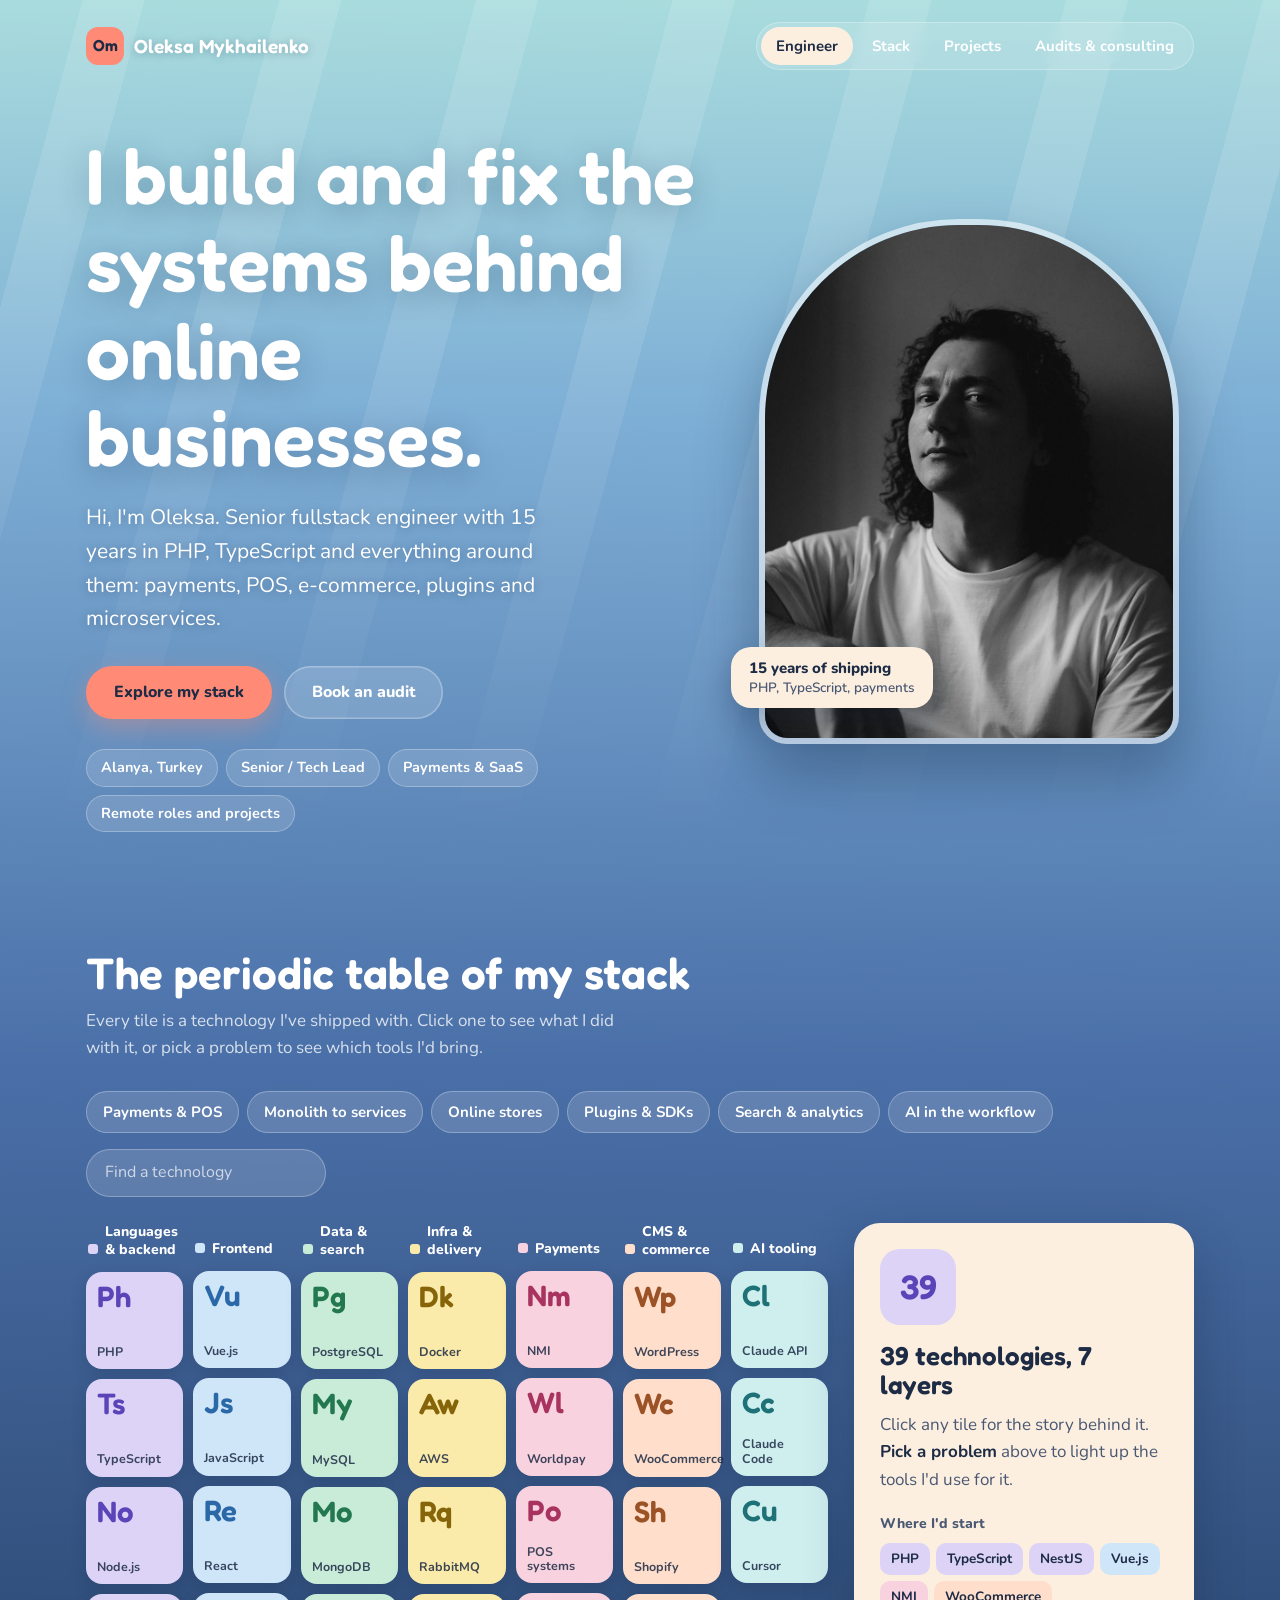
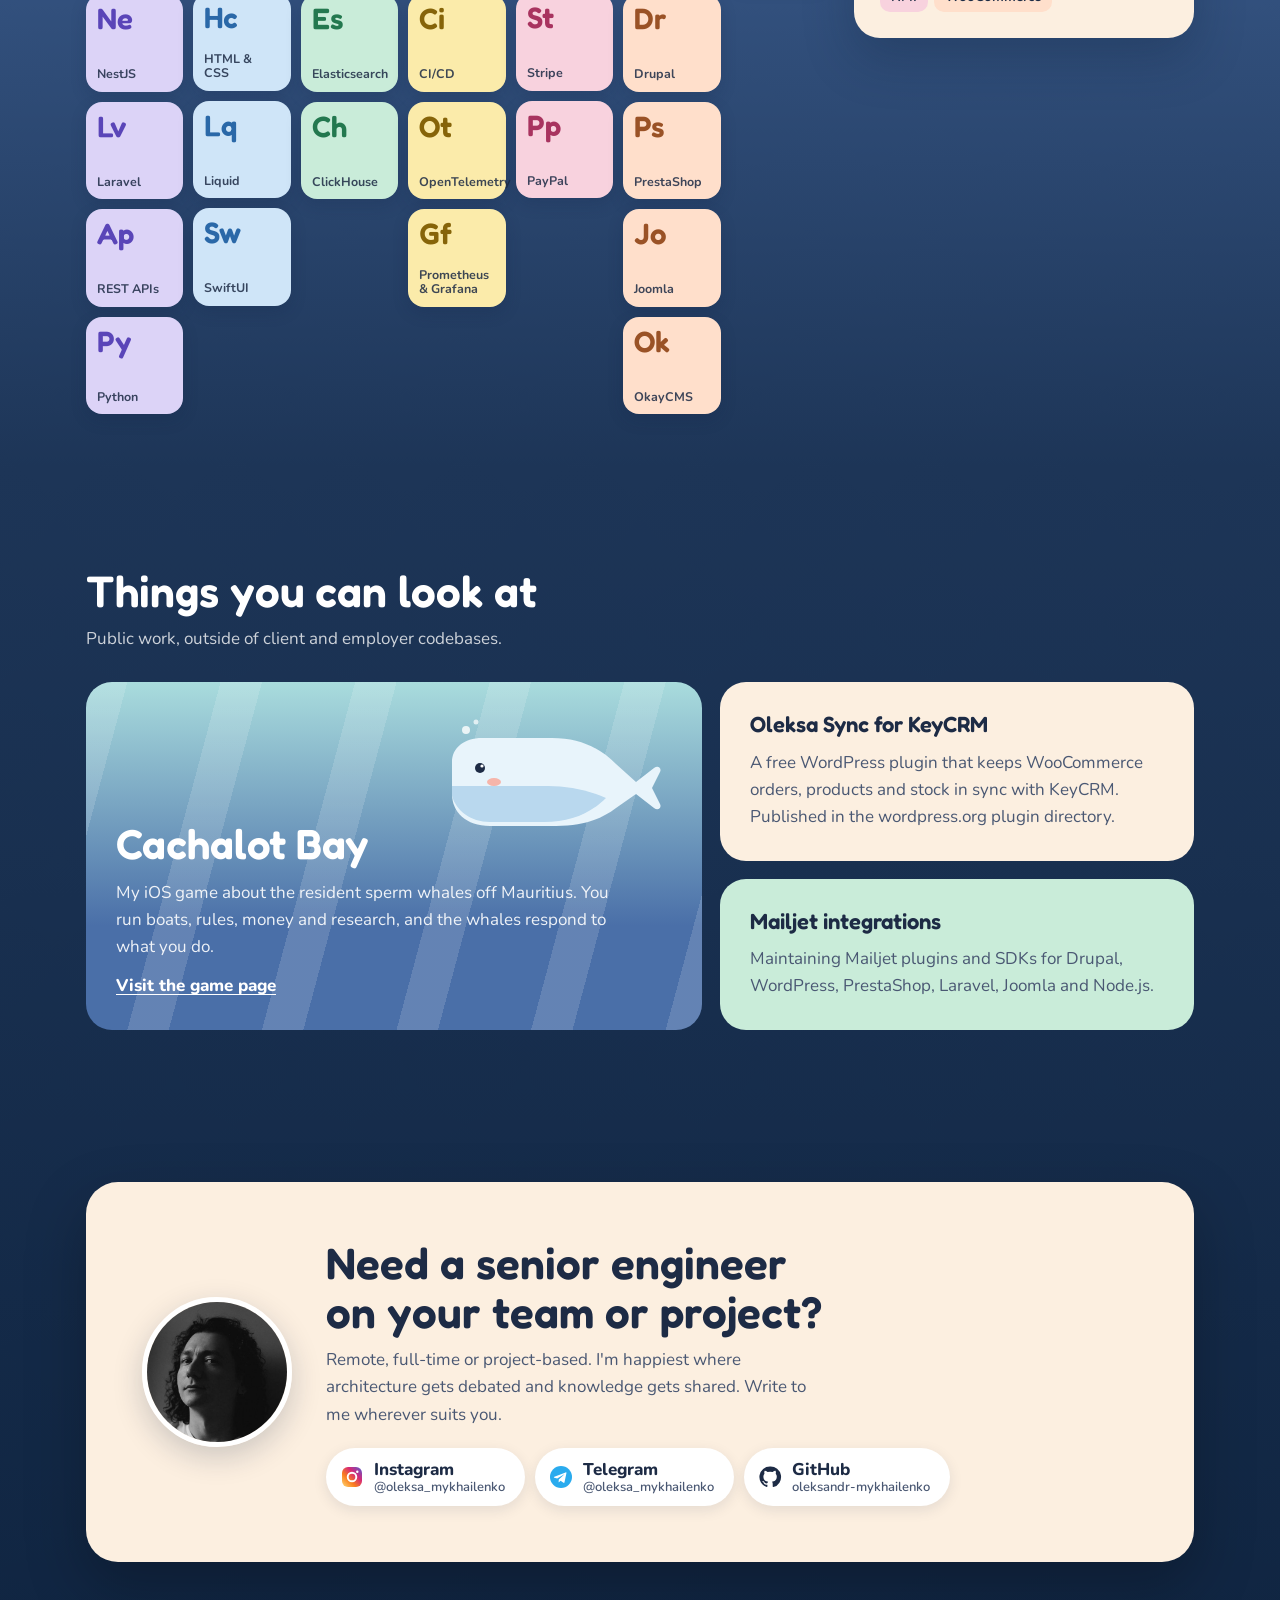
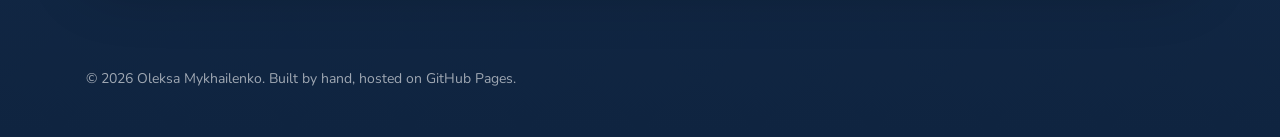
==== commit b3e48872: "Remove depth dots, add ambient low-poly sea life Co-Authored-By: Claude Opus 5.5 <noreply@anthropic." ====
--- a/index.html
+++ b/index.html
@@ -63,11 +63,6 @@
     <div class="stack-layout">
       <div>
         <div class="table assemble" id="table"></div>
-        <div class="legend" aria-label="Depth legend">
-          <span><span class="dots"><i class="on"></i><i class="on"></i><i class="on"></i></span>Core: daily, years deep</span>
-          <span><span class="dots"><i class="on"></i><i class="on"></i><i></i></span>Strong: shipped to production many times</span>
-          <span><span class="dots"><i class="on"></i><i></i><i></i></span>Working: used on real projects</span>
-        </div>
       </div>
 
       <aside class="panel" id="panel" aria-live="polite">
@@ -233,7 +228,6 @@
 const table = $("#table"), panel = $("#panel"), body = $("#panelBody");
 let activeTech = null, activeProblem = null;
 
-function dots(d) { return [1,2,3].map(i => `<span class="${i <= d ? "on" : ""}"></span>`).join(""); }
 
 // build table
 let idx = 0;
@@ -242,8 +236,7 @@
     <div class="col-head"><i style="background:var(--${l.id})"></i>${l.name}</div>
     ${TECH.filter(t => t.layer === l.id).map(t => `
       <button class="tile t-${t.layer}" data-id="${t.id}" aria-pressed="false" style="--i:${idx++}"
-        aria-label="${t.name}, ${depthName[t.depth]}">
-        <span class="dots" aria-hidden="true">${dots(t.depth)}</span>
+        aria-label="${t.name}">
         <span class="sym" aria-hidden="true">${t.sym}</span>
         <span class="nm" aria-hidden="true">${t.name}</span>
       </button>`).join("")}
@@ -288,7 +281,7 @@
   body.innerHTML = `
     <div class="big" style="background:var(--${t.layer});color:var(--${t.layer}-ink)">${t.sym}</div>
     <h3>${t.name}</h3>
-    <div class="meta"><span class="tag">${layerName[t.layer]}</span><span class="tag">${depthName[t.depth]}</span></div>
+    <div class="meta"><span class="tag">${layerName[t.layer]}</span></div>
     <p>${t.note}</p>
     ${t.pairs.length ? `<div class="pairs-title">Usually paired with</div><div class="mini">${t.pairs.filter(p => byId[p]).map(miniBtn).join("")}</div>` : ""}
     ${uses.length ? `<div class="pairs-title">Part of</div><div class="mini">${uses.map(p => `<button data-p="${p.id}" style="background:#fff">${p.title}</button>`).join("")}</div>` : ""}`;
@@ -336,5 +329,6 @@
 showIntro();
 $("#year").textContent = new Date().getFullYear();
 </script>
+<script src="assets/ocean.js"></script>
 </body>
 </html>
--- a/assets/style.css
+++ b/assets/style.css
@@ -146,27 +146,19 @@
 }
 .tile .sym { font-family: var(--head); font-size: clamp(22px, 2.3vw, 30px); font-weight: 600; line-height: 1; }
 .tile .nm { font-size: 12.5px; font-weight: 700; line-height: 1.15; opacity: .85; }
-.tile .dots { position: absolute; top: 10px; right: 10px; display: flex; gap: 3px; }
-.tile .dots span { width: 5px; height: 5px; border-radius: 50%; background: currentColor; opacity: .2; }
-.tile .dots span.on { opacity: .85; }
 .tile:hover { transform: translateY(-3px); }
 .tile[aria-pressed="true"] { box-shadow: 0 0 0 3px var(--coral), 0 10px 24px rgba(15,36,64,.3); }
 .tile.dim { opacity: .2; filter: saturate(.2); }
 .tile.dim:hover { opacity: .5; }
 
-.t-lang { background: var(--lang); } .t-lang .dots, .t-lang .sym { color: var(--lang-ink); }
-.t-front { background: var(--front); } .t-front .dots, .t-front .sym { color: var(--front-ink); }
-.t-data { background: var(--data); } .t-data .dots, .t-data .sym { color: var(--data-ink); }
-.t-infra { background: var(--infra); } .t-infra .dots, .t-infra .sym { color: var(--infra-ink); }
-.t-pay { background: var(--pay); } .t-pay .dots, .t-pay .sym { color: var(--pay-ink); }
-.t-cms { background: var(--cms); } .t-cms .dots, .t-cms .sym { color: var(--cms-ink); }
-.t-ai { background: var(--ai); } .t-ai .dots, .t-ai .sym { color: var(--ai-ink); }
-
-.legend { display: flex; gap: 18px; flex-wrap: wrap; margin-top: 20px; font-size: 14px; color: var(--soft); }
-.legend span { display: inline-flex; align-items: center; gap: 7px; }
-.legend .dots { display: inline-flex; gap: 3px; }
-.legend .dots i { width: 6px; height: 6px; border-radius: 50%; background: #fff; opacity: .25; }
-.legend .dots i.on { opacity: .9; }
+.t-lang { background: var(--lang); } .t-lang .sym { color: var(--lang-ink); }
+.t-front { background: var(--front); } .t-front .sym { color: var(--front-ink); }
+.t-data { background: var(--data); } .t-data .sym { color: var(--data-ink); }
+.t-infra { background: var(--infra); } .t-infra .sym { color: var(--infra-ink); }
+.t-pay { background: var(--pay); } .t-pay .sym { color: var(--pay-ink); }
+.t-cms { background: var(--cms); } .t-cms .sym { color: var(--cms-ink); }
+.t-ai { background: var(--ai); } .t-ai .sym { color: var(--ai-ink); }
+
 
 @media (prefers-reduced-motion: no-preference) {
   .table.assemble .tile { animation: rise .55s cubic-bezier(.2,.8,.25,1.15) backwards; animation-delay: calc(var(--i) * 22ms); }
@@ -333,3 +325,16 @@
   .symptom-grid { grid-template-columns: 1fr; }
   .steps { grid-template-columns: 1fr; }
 }
+
+/* ---------- Ambient sea life ---------- */
+.sea { position: fixed; inset: 0; z-index: 5; pointer-events: none; overflow: hidden; }
+
+.critter { position: absolute; will-change: transform, opacity; filter: drop-shadow(0 6px 12px rgba(15, 36, 64, .25)); }
+.critter svg { width: 100%; height: auto; display: block; }
+.critter.fish svg, .critter.turtle svg { animation: wiggle 1.4s ease-in-out infinite; }
+.critter.whale svg { animation: wiggle 3.2s ease-in-out infinite; }
+.critter.jelly svg { animation: pulse 2.2s ease-in-out infinite; transform-origin: 50% 20%; }
+.critter.jelly .t { animation: sway 2.2s ease-in-out infinite; transform-origin: top; }
+@keyframes wiggle { 50% { transform: translateY(-4px) rotate(-3deg); } }
+@keyframes pulse { 50% { transform: scale(1.06, .92); } }
+@keyframes sway { 50% { transform: skewX(8deg); } }
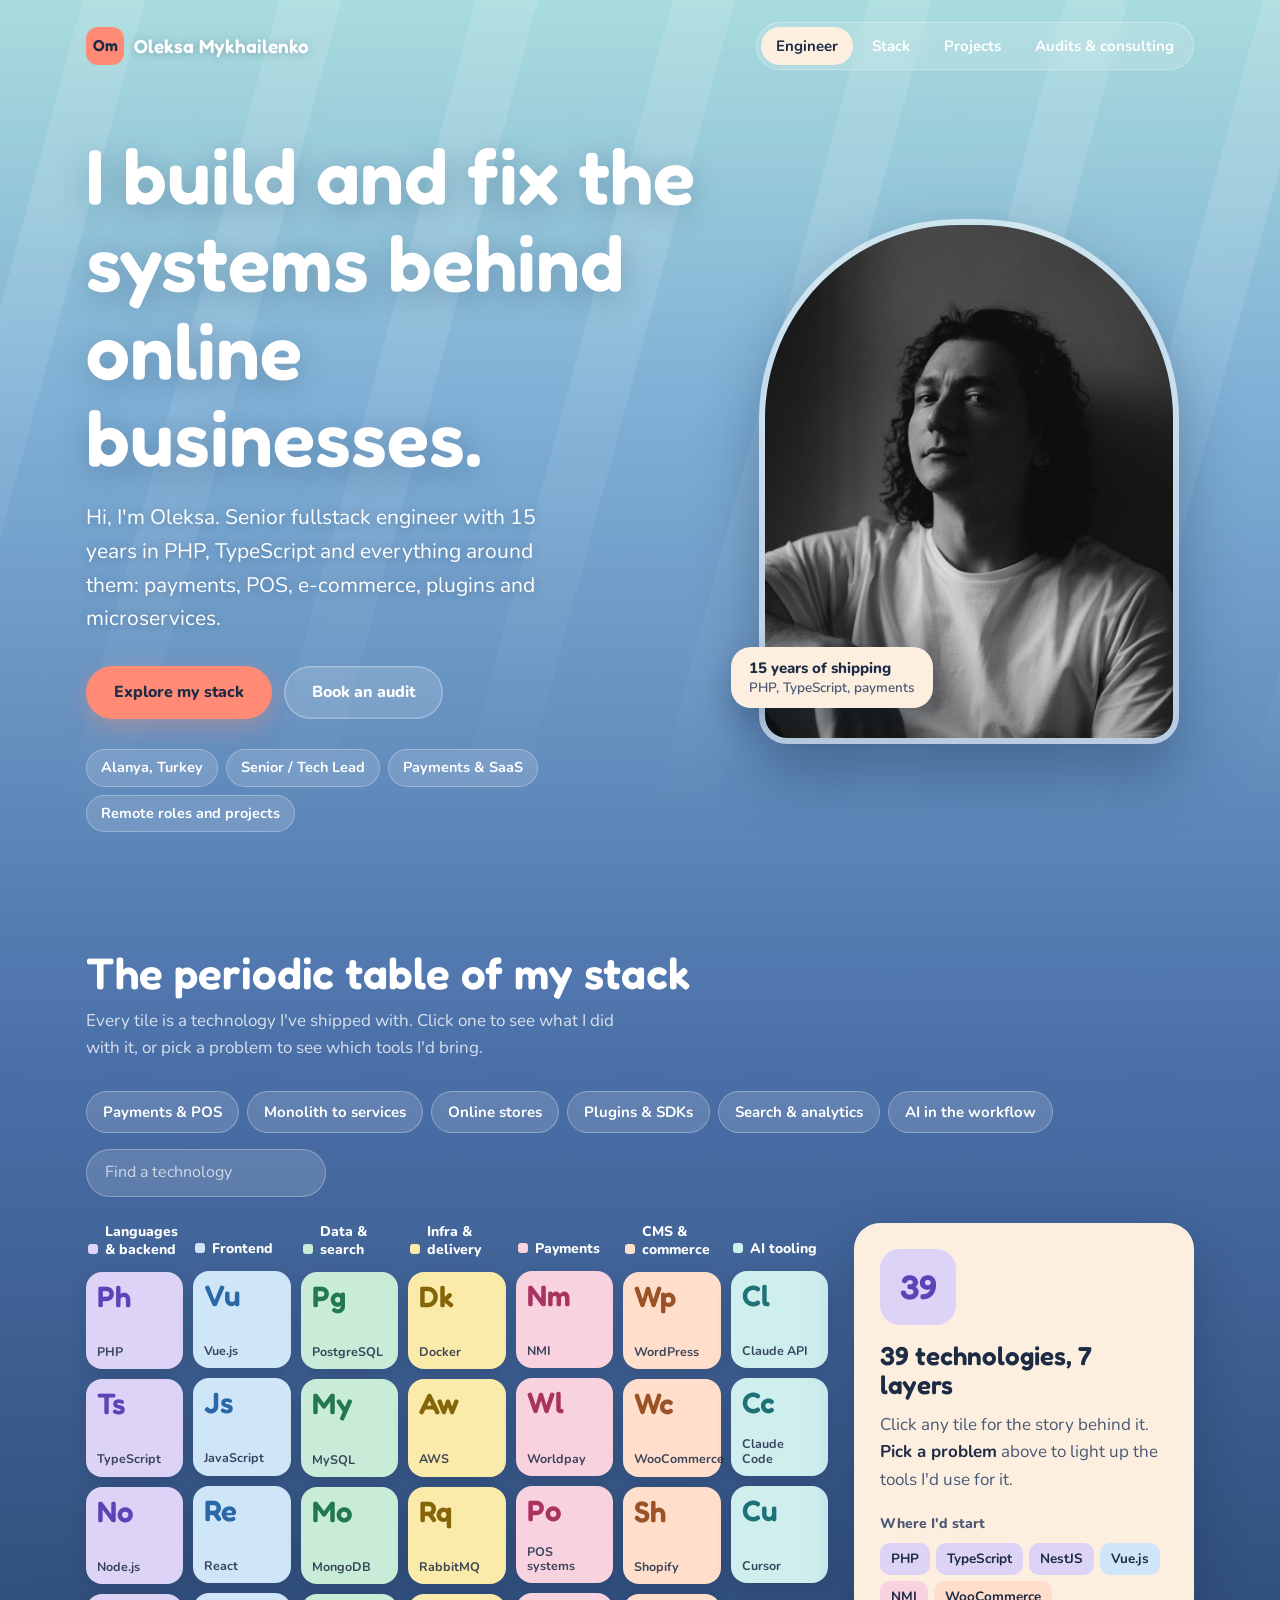
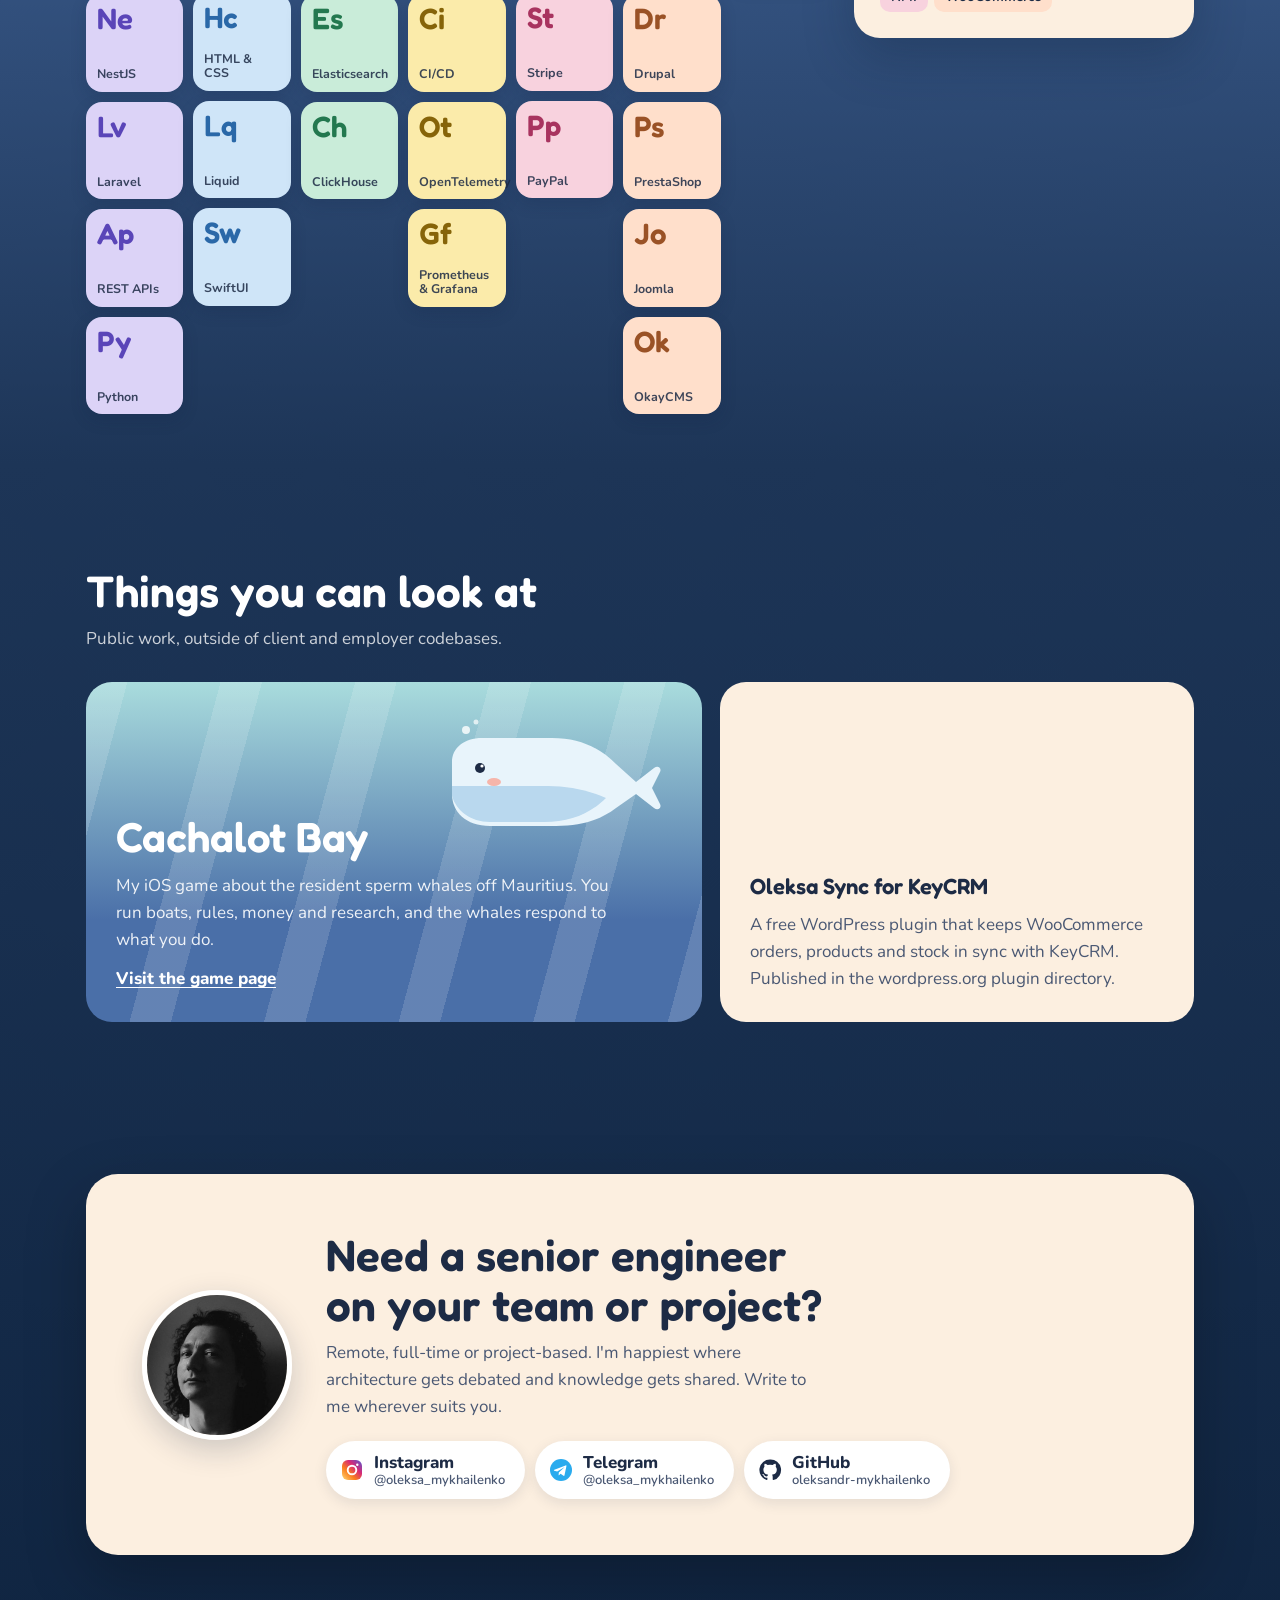
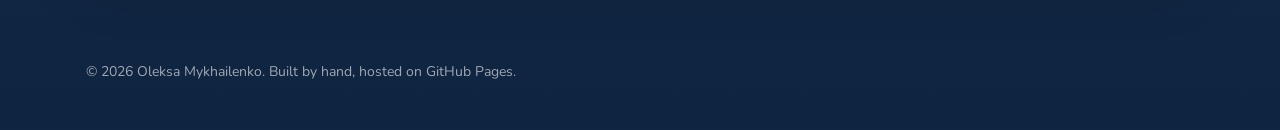
==== commit 5aeaf42f: "Remove Mailjet integrations from projects Co-Authored-By: Claude Opus 5.5 <noreply@anthropic.com> Cl" ====
--- a/index.html
+++ b/index.html
@@ -93,13 +93,9 @@
         <span class="where">Visit the game page</span>
       </a>
       <div class="proj-side">
-        <div class="proj cream">
+        <div class="proj cream" style="height:100%;justify-content:flex-end">
           <h3>Oleksa Sync for KeyCRM</h3>
           <p>A free WordPress plugin that keeps WooCommerce orders, products and stock in sync with KeyCRM. Published in the wordpress.org plugin directory.</p>
-        </div>
-        <div class="proj mint">
-          <h3>Mailjet integrations</h3>
-          <p>Maintaining Mailjet plugins and SDKs for Drupal, WordPress, PrestaShop, Laravel, Joomla and Node.js.</p>
         </div>
       </div>
     </div>
@@ -144,7 +140,7 @@
   { id: "ts",   sym: "Ts", name: "TypeScript", layer: "lang", depth: 3, note: "Default for anything new on Node. Strict types on service contracts, DTOs and shared SDKs.", pairs: ["node","nest","vue"] },
   { id: "node", sym: "No", name: "Node.js",    layer: "lang", depth: 3, note: "APIs, workers and integrations. Comfortable with the event loop, streams, worker threads and hunting memory leaks.", pairs: ["ts","nest","rabbit"] },
   { id: "nest", sym: "Ne", name: "NestJS",     layer: "lang", depth: 3, note: "Main framework for the microservices I extracted from a large PHP monolith: modules, guards, queues, OpenTelemetry tracing.", pairs: ["ts","pg","rabbit","docker"] },
-  { id: "laravel", sym: "Lv", name: "Laravel", layer: "lang", depth: 2, note: "Laravel apps and packages, including a Mailjet SDK integration for Laravel.", pairs: ["php","mysql"] },
+  { id: "laravel", sym: "Lv", name: "Laravel", layer: "lang", depth: 2, note: "Laravel apps and packages.", pairs: ["php","mysql"] },
   { id: "rest", sym: "Ap", name: "REST APIs",  layer: "lang", depth: 3, note: "Designing APIs and, more often, integrating with other people's: auth, retries, idempotency, webhooks, correlation IDs.", pairs: ["php","node","stripe"] },
   { id: "py",   sym: "Py", name: "Python",     layer: "lang", depth: 1, note: "Scripts for data work: migration pipelines, CSV transforms, document generation.", pairs: ["shopify","mysql"] },
 
